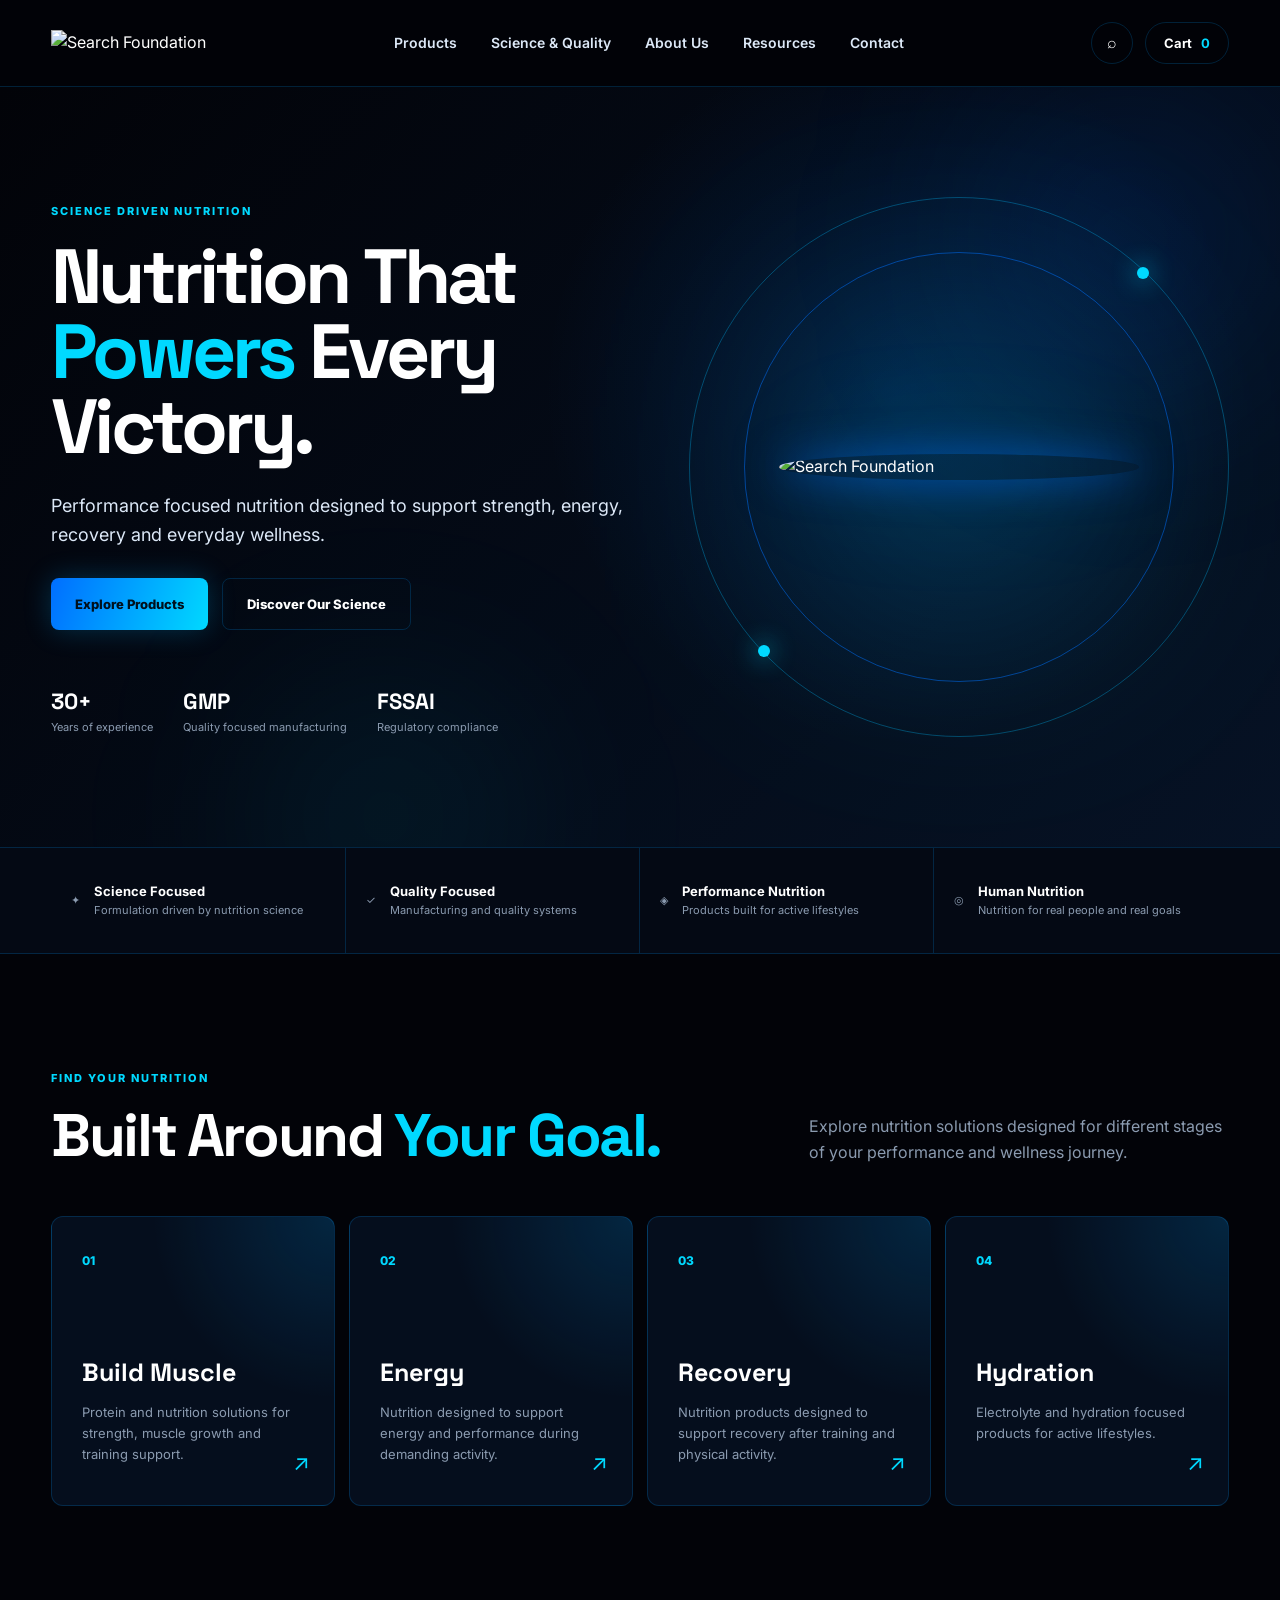
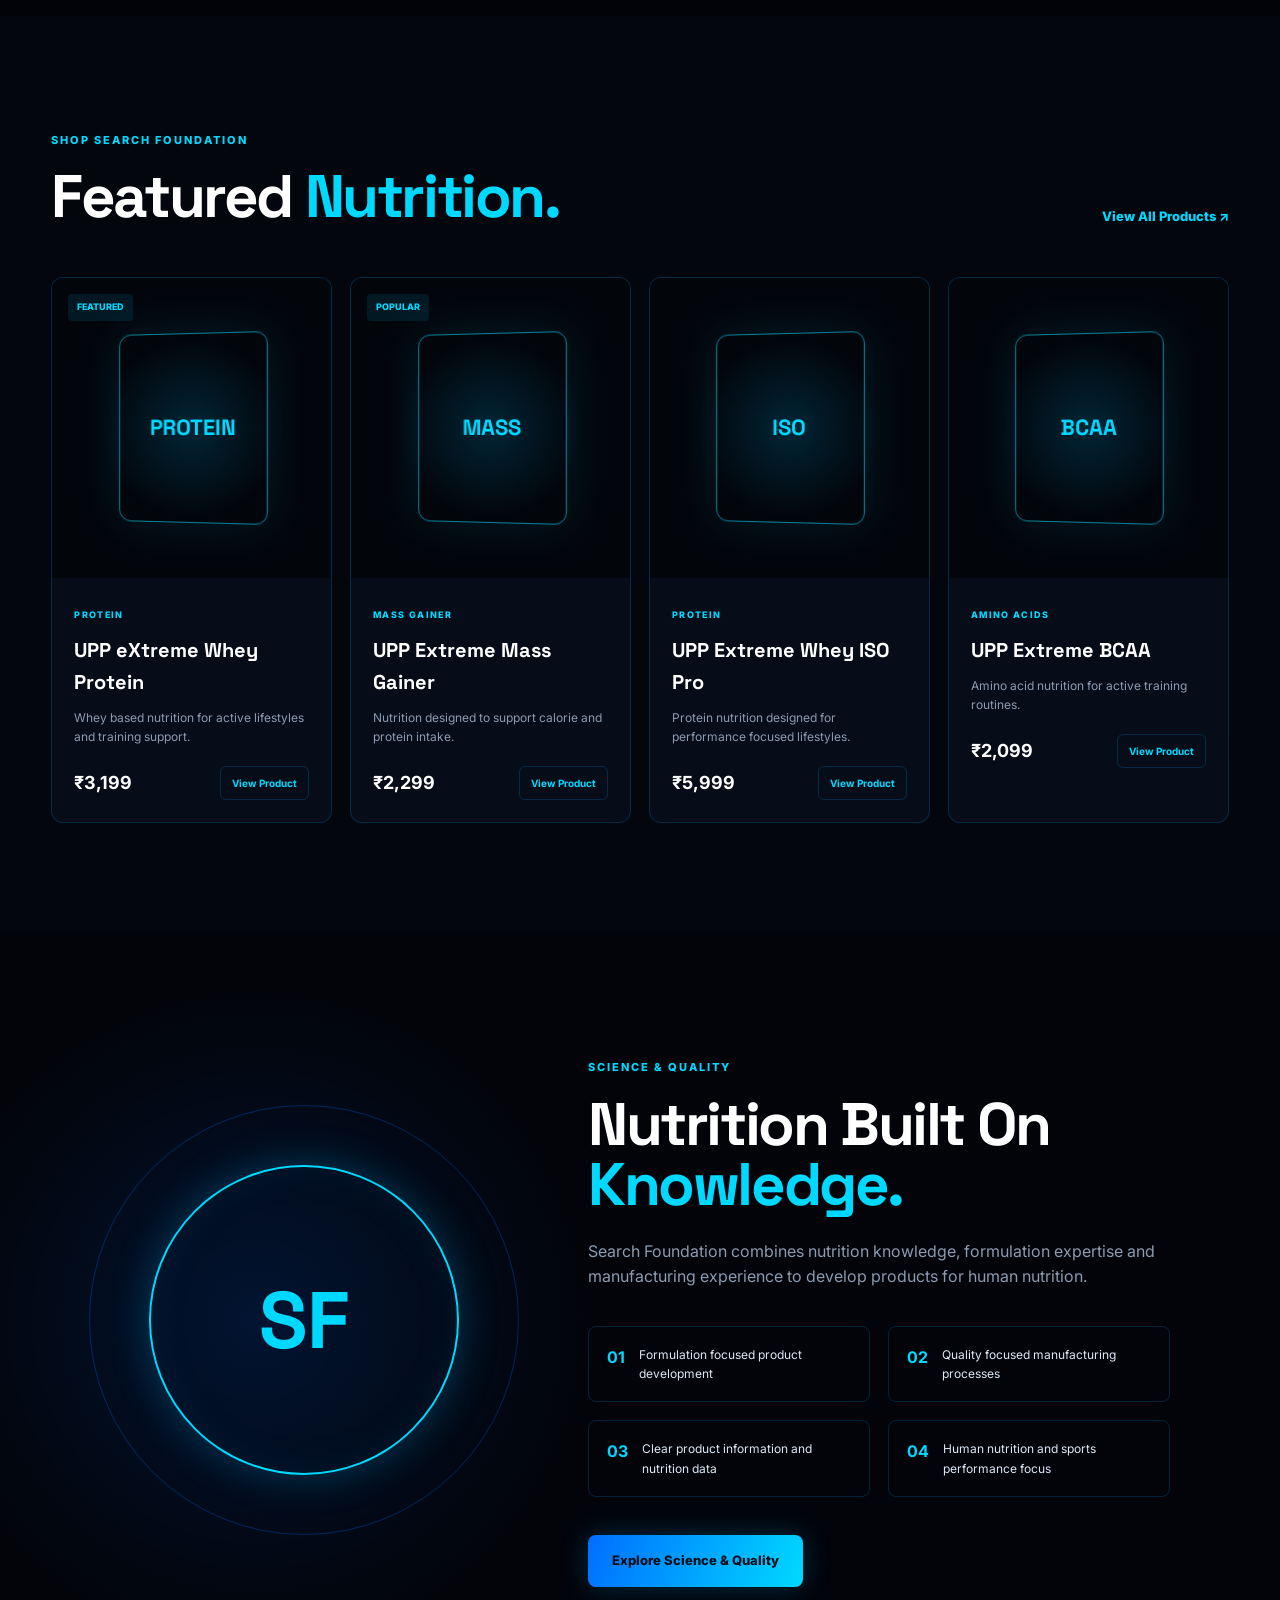
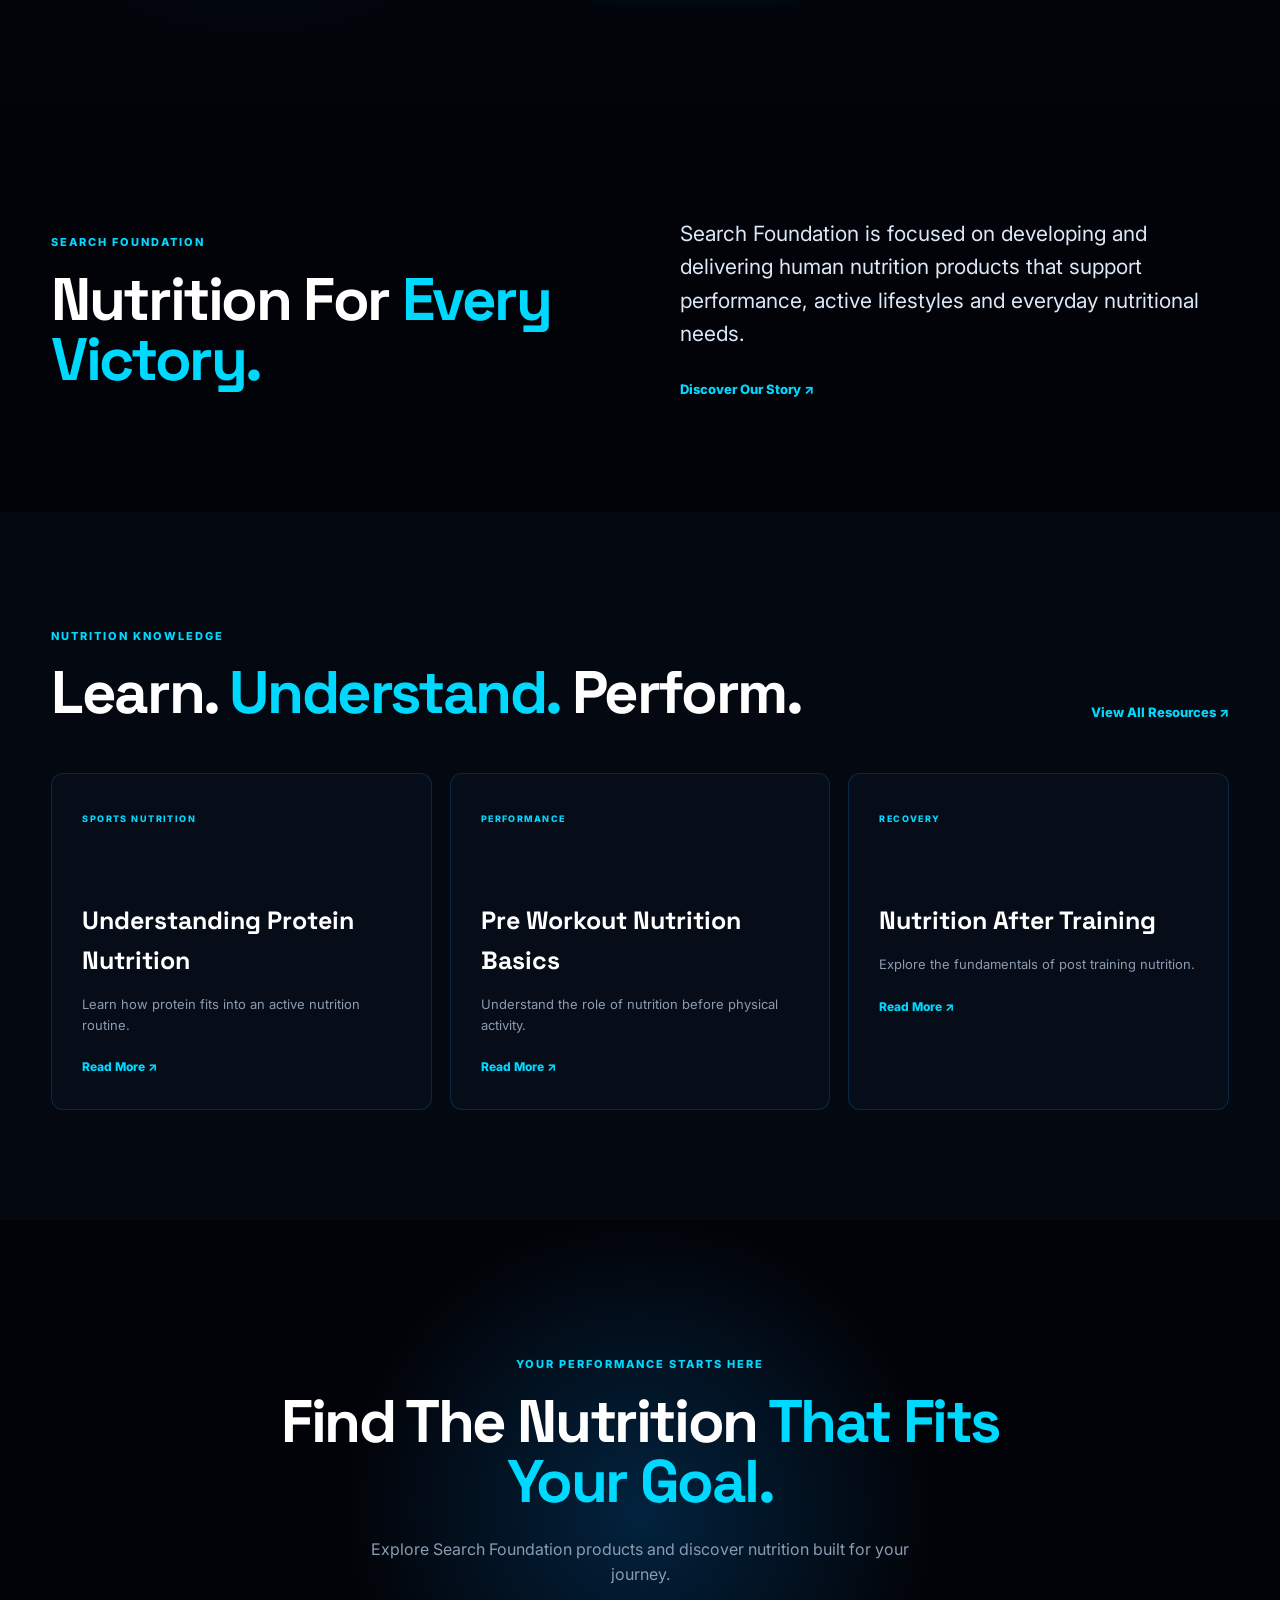
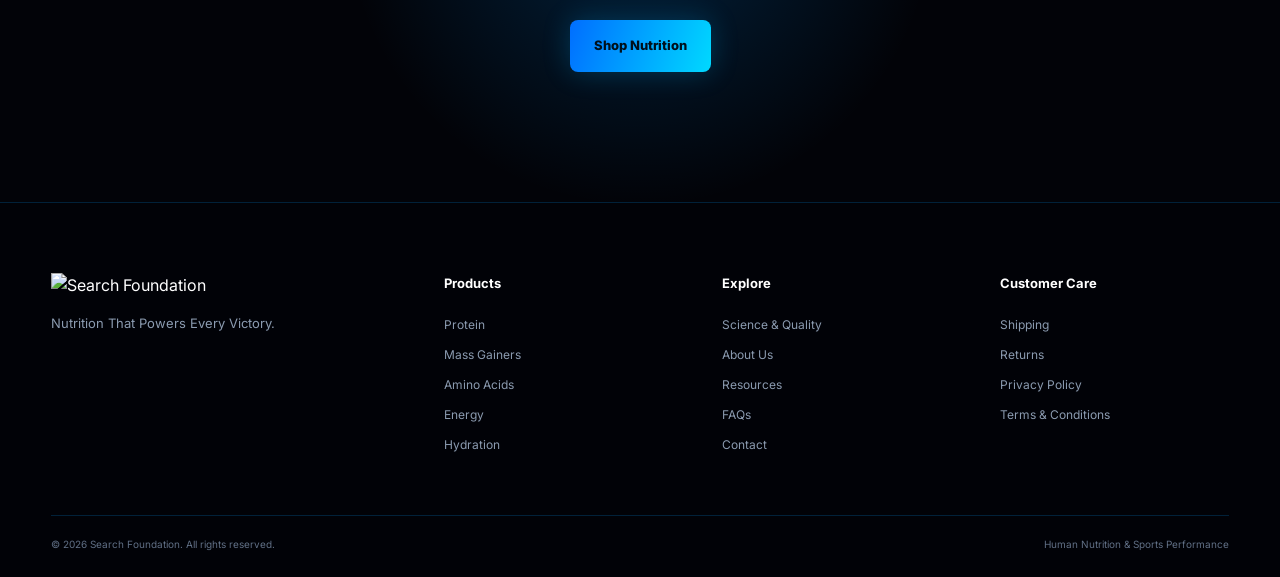
==== index.html @ 33b6c734 "first stage" ====
<!DOCTYPE html>
<html lang="en">
<head>
    <meta charset="UTF-8">

    <meta
        name="viewport"
        content="width=device-width, initial-scale=1.0"
    >

    <meta
        name="description"
        content="Search Foundation develops sports nutrition and human nutrition products designed to support performance, recovery, energy and everyday wellness."
    >

    <title>
        Search Foundation | Nutrition That Powers Every Victory
    </title>

    <link rel="preconnect" href="https://fonts.googleapis.com">

    <link
        href="https://fonts.googleapis.com/css2?family=Inter:wght@400;500;600;700;800&family=Space+Grotesk:wght@500;600;700&display=swap"
        rel="stylesheet"
    >

    <link
        rel="stylesheet"
        href="styles.css"
    >
</head>

<body>

    <!-- Header -->

    <header class="siteHeader">

        <div class="headerContainer">

            <a
                href="#"
                class="brand"
                aria-label="Search Foundation home"
            >
                <img
                    src="assets/logo.jpg"
                    alt="Search Foundation"
                    class="brandLogo"
                >
            </a>

            <nav class="desktopNav">

                <a href="#products">Products</a>

                <a href="#science">Science & Quality</a>

                <a href="#about">About Us</a>

                <a href="#resources">Resources</a>

                <a href="#contact">Contact</a>

            </nav>

            <div class="headerActions">

                <button
                    class="iconButton"
                    aria-label="Search"
                    id="searchButton"
                >
                    ⌕
                </button>

                <a
                    href="#products"
                    class="cartButton"
                >
                    Cart
                    <span class="cartCount">0</span>
                </a>

                <button
                    class="menuButton"
                    id="menuButton"
                    aria-label="Open menu"
                >
                    ☰
                </button>

            </div>

        </div>

        <!-- Mobile navigation -->

        <div
            class="mobileNav"
            id="mobileNav"
        >

            <a href="#products">Products</a>

            <a href="#science">Science & Quality</a>

            <a href="#about">About Us</a>

            <a href="#resources">Resources</a>

            <a href="#contact">Contact</a>

        </div>

    </header>


    <!-- Hero -->

    <main>

        <section class="heroSection">

            <div class="heroGlow heroGlowOne"></div>
            <div class="heroGlow heroGlowTwo"></div>

            <div class="heroContainer">

                <div class="heroContent">

                    <span class="eyebrow">
                        SCIENCE DRIVEN NUTRITION
                    </span>

                    <h1>
                        Nutrition That
                        <span>Powers</span>
                        Every Victory.
                    </h1>

                    <p class="heroText">
                        Performance focused nutrition designed to support
                        strength, energy, recovery and everyday wellness.
                    </p>

                    <div class="heroActions">

                        <a
                            href="#products"
                            class="primaryButton"
                        >
                            Explore Products
                        </a>

                        <a
                            href="#science"
                            class="secondaryButton"
                        >
                            Discover Our Science
                        </a>

                    </div>

                    <div class="heroTrust">

                        <div>
                            <strong>30+</strong>
                            <span>Years of experience</span>
                        </div>

                        <div>
                            <strong>GMP</strong>
                            <span>Quality focused manufacturing</span>
                        </div>

                        <div>
                            <strong>FSSAI</strong>
                            <span>Regulatory compliance</span>
                        </div>

                    </div>

                </div>


                <div class="heroVisual">

                    <div class="heroRing heroRingOuter"></div>

                    <div class="heroRing heroRingMiddle"></div>

                    <div class="heroProductGlow"></div>

                    <img
                        src="assets/logo.jpg"
                        alt="Search Foundation"
                        class="heroLogo"
                    >

                    <div class="heroOrbit orbitOne"></div>
                    <div class="heroOrbit orbitTwo"></div>

                </div>

            </div>

        </section>


        <!-- Trust strip -->

        <section class="trustSection">

            <div class="trustContainer">

                <div class="trustItem">
                    <span class="trustIcon">✦</span>
                    <div>
                        <strong>Science Focused</strong>
                        <span>Formulation driven by nutrition science</span>
                    </div>
                </div>

                <div class="trustItem">
                    <span class="trustIcon">✓</span>
                    <div>
                        <strong>Quality Focused</strong>
                        <span>Manufacturing and quality systems</span>
                    </div>
                </div>

                <div class="trustItem">
                    <span class="trustIcon">◈</span>
                    <div>
                        <strong>Performance Nutrition</strong>
                        <span>Products built for active lifestyles</span>
                    </div>
                </div>

                <div class="trustItem">
                    <span class="trustIcon">◎</span>
                    <div>
                        <strong>Human Nutrition</strong>
                        <span>Nutrition for real people and real goals</span>
                    </div>
                </div>

            </div>

        </section>


        <!-- Categories -->

        <section
            class="section"
            id="products"
        >

            <div class="sectionContainer">

                <div class="sectionHeading">

                    <div>

                        <span class="eyebrow">
                            FIND YOUR NUTRITION
                        </span>

                        <h2>
                            Built Around
                            <span>Your Goal.</span>
                        </h2>

                    </div>

                    <p>
                        Explore nutrition solutions designed for different
                        stages of your performance and wellness journey.
                    </p>

                </div>


                <div class="goalGrid">

                    <a
                        href="#"
                        class="goalCard"
                    >
                        <span class="goalNumber">01</span>

                        <h3>
                            Build Muscle
                        </h3>

                        <p>
                            Protein and nutrition solutions for strength,
                            muscle growth and training support.
                        </p>

                        <span class="cardArrow">↗</span>
                    </a>


                    <a
                        href="#"
                        class="goalCard"
                    >
                        <span class="goalNumber">02</span>

                        <h3>
                            Energy
                        </h3>

                        <p>
                            Nutrition designed to support energy and
                            performance during demanding activity.
                        </p>

                        <span class="cardArrow">↗</span>
                    </a>


                    <a
                        href="#"
                        class="goalCard"
                    >
                        <span class="goalNumber">03</span>

                        <h3>
                            Recovery
                        </h3>

                        <p>
                            Nutrition products designed to support recovery
                            after training and physical activity.
                        </p>

                        <span class="cardArrow">↗</span>
                    </a>


                    <a
                        href="#"
                        class="goalCard"
                    >
                        <span class="goalNumber">04</span>

                        <h3>
                            Hydration
                        </h3>

                        <p>
                            Electrolyte and hydration focused products for
                            active lifestyles.
                        </p>

                        <span class="cardArrow">↗</span>
                    </a>

                </div>

            </div>

        </section>


        <!-- Products -->

        <section class="productSection">

            <div class="sectionContainer">

                <div class="sectionHeading">

                    <div>

                        <span class="eyebrow">
                            SHOP SEARCH FOUNDATION
                        </span>

                        <h2>
                            Featured
                            <span>Nutrition.</span>
                        </h2>

                    </div>

                    <a
                        href="#"
                        class="textButton"
                    >
                        View All Products ↗
                    </a>

                </div>


                <div class="productGrid">

                    <article class="productCard">

                        <div class="productImage">

                            <span class="productBadge">
                                FEATURED
                            </span>

                            <div class="productPlaceholder">
                                PROTEIN
                            </div>

                        </div>

                        <div class="productInfo">

                            <span class="productCategory">
                                PROTEIN
                            </span>

                            <h3>
                                UPP eXtreme Whey Protein
                            </h3>

                            <p>
                                Whey based nutrition for active lifestyles
                                and training support.
                            </p>

                            <div class="productBottom">

                                <strong>
                                    ₹3,199
                                </strong>

                                <button
                                    class="smallButton"
                                >
                                    View Product
                                </button>

                            </div>

                        </div>

                    </article>


                    <article class="productCard">

                        <div class="productImage">

                            <span class="productBadge">
                                POPULAR
                            </span>

                            <div class="productPlaceholder">
                                MASS
                            </div>

                        </div>

                        <div class="productInfo">

                            <span class="productCategory">
                                MASS GAINER
                            </span>

                            <h3>
                                UPP Extreme Mass Gainer
                            </h3>

                            <p>
                                Nutrition designed to support calorie and
                                protein intake.
                            </p>

                            <div class="productBottom">

                                <strong>
                                    ₹2,299
                                </strong>

                                <button
                                    class="smallButton"
                                >
                                    View Product
                                </button>

                            </div>

                        </div>

                    </article>


                    <article class="productCard">

                        <div class="productImage">

                            <div class="productPlaceholder">
                                ISO
                            </div>

                        </div>

                        <div class="productInfo">

                            <span class="productCategory">
                                PROTEIN
                            </span>

                            <h3>
                                UPP Extreme Whey ISO Pro
                            </h3>

                            <p>
                                Protein nutrition designed for performance
                                focused lifestyles.
                            </p>

                            <div class="productBottom">

                                <strong>
                                    ₹5,999
                                </strong>

                                <button
                                    class="smallButton"
                                >
                                    View Product
                                </button>

                            </div>

                        </div>

                    </article>


                    <article class="productCard">

                        <div class="productImage">

                            <div class="productPlaceholder">
                                BCAA
                            </div>

                        </div>

                        <div class="productInfo">

                            <span class="productCategory">
                                AMINO ACIDS
                            </span>

                            <h3>
                                UPP Extreme BCAA
                            </h3>

                            <p>
                                Amino acid nutrition for active training
                                routines.
                            </p>

                            <div class="productBottom">

                                <strong>
                                    ₹2,099
                                </strong>

                                <button
                                    class="smallButton"
                                >
                                    View Product
                                </button>

                            </div>

                        </div>

                    </article>

                </div>

            </div>

        </section>


        <!-- Science -->

        <section
            class="scienceSection"
            id="science"
        >

            <div class="scienceGrid">

                <div class="scienceVisual">

                    <div class="scienceCircle">

                        <span>
                            SF
                        </span>

                    </div>

                    <div class="scienceLine"></div>

                </div>


                <div class="scienceContent">

                    <span class="eyebrow">
                        SCIENCE & QUALITY
                    </span>

                    <h2>
                        Nutrition Built On
                        <span>Knowledge.</span>
                    </h2>

                    <p>
                        Search Foundation combines nutrition knowledge,
                        formulation expertise and manufacturing experience
                        to develop products for human nutrition.
                    </p>

                    <div class="sciencePoints">

                        <div>
                            <strong>01</strong>
                            <span>
                                Formulation focused product development
                            </span>
                        </div>

                        <div>
                            <strong>02</strong>
                            <span>
                                Quality focused manufacturing processes
                            </span>
                        </div>

                        <div>
                            <strong>03</strong>
                            <span>
                                Clear product information and nutrition data
                            </span>
                        </div>

                        <div>
                            <strong>04</strong>
                            <span>
                                Human nutrition and sports performance focus
                            </span>
                        </div>

                    </div>

                    <a
                        href="#"
                        class="primaryButton"
                    >
                        Explore Science & Quality
                    </a>

                </div>

            </div>

        </section>


        <!-- About -->

        <section
            class="section"
            id="about"
        >

            <div class="aboutGrid">

                <div>

                    <span class="eyebrow">
                        SEARCH FOUNDATION
                    </span>

                    <h2>
                        Nutrition For
                        <span>Every Victory.</span>
                    </h2>

                </div>

                <div>

                    <p class="largeText">
                        Search Foundation is focused on developing and
                        delivering human nutrition products that support
                        performance, active lifestyles and everyday
                        nutritional needs.
                    </p>

                    <a
                        href="#"
                        class="textButton"
                    >
                        Discover Our Story ↗
                    </a>

                </div>

            </div>

        </section>


        <!-- Resources -->

        <section
            class="resourceSection"
            id="resources"
        >

            <div class="sectionContainer">

                <div class="sectionHeading">

                    <div>

                        <span class="eyebrow">
                            NUTRITION KNOWLEDGE
                        </span>

                        <h2>
                            Learn.
                            <span>Understand.</span>
                            Perform.
                        </h2>

                    </div>

                    <a
                        href="#"
                        class="textButton"
                    >
                        View All Resources ↗
                    </a>

                </div>


                <div class="resourceGrid">

                    <article class="resourceCard">

                        <span>
                            SPORTS NUTRITION
                        </span>

                        <h3>
                            Understanding Protein Nutrition
                        </h3>

                        <p>
                            Learn how protein fits into an active nutrition
                            routine.
                        </p>

                        <a href="#">
                            Read More ↗
                        </a>

                    </article>


                    <article class="resourceCard">

                        <span>
                            PERFORMANCE
                        </span>

                        <h3>
                            Pre Workout Nutrition Basics
                        </h3>

                        <p>
                            Understand the role of nutrition before physical
                            activity.
                        </p>

                        <a href="#">
                            Read More ↗
                        </a>

                    </article>


                    <article class="resourceCard">

                        <span>
                            RECOVERY
                        </span>

                        <h3>
                            Nutrition After Training
                        </h3>

                        <p>
                            Explore the fundamentals of post training
                            nutrition.
                        </p>

                        <a href="#">
                            Read More ↗
                        </a>

                    </article>

                </div>

            </div>

        </section>


        <!-- CTA -->

        <section class="ctaSection">

            <div class="ctaGlow"></div>

            <div class="ctaContent">

                <span class="eyebrow">
                    YOUR PERFORMANCE STARTS HERE
                </span>

                <h2>
                    Find The Nutrition
                    <span>That Fits Your Goal.</span>
                </h2>

                <p>
                    Explore Search Foundation products and discover
                    nutrition built for your journey.
                </p>

                <a
                    href="#products"
                    class="primaryButton"
                >
                    Shop Nutrition
                </a>

            </div>

        </section>

    </main>


    <!-- Footer -->

    <footer
        class="siteFooter"
        id="contact"
    >

        <div class="footerContainer">

            <div class="footerBrand">

                <img
                    src="assets/logo.jpg"
                    alt="Search Foundation"
                >

                <p>
                    Nutrition That Powers Every Victory.
                </p>

            </div>


            <div class="footerColumn">

                <h4>
                    Products
                </h4>

                <a href="#">Protein</a>
                <a href="#">Mass Gainers</a>
                <a href="#">Amino Acids</a>
                <a href="#">Energy</a>
                <a href="#">Hydration</a>

            </div>


            <div class="footerColumn">

                <h4>
                    Explore
                </h4>

                <a href="#science">Science & Quality</a>
                <a href="#about">About Us</a>
                <a href="#resources">Resources</a>
                <a href="#">FAQs</a>
                <a href="#">Contact</a>

            </div>


            <div class="footerColumn">

                <h4>
                    Customer Care
                </h4>

                <a href="#">Shipping</a>
                <a href="#">Returns</a>
                <a href="#">Privacy Policy</a>
                <a href="#">Terms & Conditions</a>

            </div>

        </div>


        <div class="footerBottom">

            <span>
                © 2026 Search Foundation. All rights reserved.
            </span>

            <span>
                Human Nutrition & Sports Performance
            </span>

        </div>

    </footer>


    <script src="script.js"></script>

</body>
</html>
---- styles.css ----
:root {
    --black: #020308;
    --deepBlack: #05070d;
    --navy: #071426;
    --blue: #006eff;
    --electricBlue: #008cff;
    --cyan: #00d9ff;
    --lightCyan: #7df4ff;
    --white: #ffffff;
    --softWhite: #dce8f7;
    --muted: #8b9bb0;
    --border: rgba(0, 154, 255, 0.2);
    --card: rgba(7, 20, 38, 0.72);

    --maxWidth: 1240px;
}


* {
    margin: 0;
    padding: 0;
    box-sizing: border-box;
}


html {
    scroll-behavior: smooth;
}


body {
    font-family: "Inter", sans-serif;
    background: var(--black);
    color: var(--white);
    line-height: 1.6;
    overflow-x: hidden;
}


a {
    color: inherit;
    text-decoration: none;
}


button {
    font: inherit;
}


.siteHeader {
    position: sticky;
    top: 0;
    z-index: 1000;
    background: rgba(2, 3, 8, 0.86);
    backdrop-filter: blur(18px);
    border-bottom: 1px solid var(--border);
}


.headerContainer {
    width: min(92%, var(--maxWidth));
    height: 86px;
    margin: auto;
    display: flex;
    align-items: center;
    justify-content: space-between;
}


.brandLogo {
    width: 68px;
    height: 68px;
    object-fit: contain;
}


.desktopNav {
    display: flex;
    align-items: center;
    gap: 34px;
}


.desktopNav a {
    color: var(--softWhite);
    font-size: 14px;
    font-weight: 600;
    transition: 0.25s ease;
}


.desktopNav a:hover {
    color: var(--cyan);
}


.headerActions {
    display: flex;
    align-items: center;
    gap: 12px;
}


.iconButton,
.menuButton {
    width: 42px;
    height: 42px;
    border: 1px solid var(--border);
    border-radius: 50%;
    background: transparent;
    color: var(--white);
    cursor: pointer;
}


.cartButton {
    border: 1px solid var(--border);
    padding: 10px 18px;
    border-radius: 30px;
    font-size: 13px;
    font-weight: 700;
}


.cartCount {
    margin-left: 6px;
    color: var(--cyan);
}


.menuButton {
    display: none;
}


.mobileNav {
    display: none;
}


.heroSection {
    min-height: 760px;
    position: relative;
    overflow: hidden;
    background:
        radial-gradient(circle at 70% 40%, rgba(0, 109, 255, 0.16), transparent 35%),
        linear-gradient(135deg, #020308, #061225);
}


.heroContainer {
    width: min(92%, var(--maxWidth));
    min-height: 760px;
    margin: auto;
    display: grid;
    grid-template-columns: 1.05fr 0.95fr;
    align-items: center;
    gap: 40px;
}


.heroContent {
    position: relative;
    z-index: 2;
}


.eyebrow {
    display: inline-block;
    margin-bottom: 18px;
    color: var(--cyan);
    font-size: 11px;
    font-weight: 800;
    letter-spacing: 0.18em;
}


.heroContent h1 {
    max-width: 720px;
    font-family: "Space Grotesk", sans-serif;
    font-size: clamp(48px, 6vw, 82px);
    line-height: 0.98;
    letter-spacing: -0.05em;
}


.heroContent h1 span,
.sectionHeading h2 span,
.scienceContent h2 span,
.aboutGrid h2 span,
.ctaContent h2 span {
    color: var(--cyan);
}


.heroText {
    max-width: 590px;
    margin: 28px 0;
    color: var(--softWhite);
    font-size: 18px;
}


.heroActions {
    display: flex;
    flex-wrap: wrap;
    gap: 14px;
}


.primaryButton,
.secondaryButton {
    display: inline-flex;
    align-items: center;
    justify-content: center;
    min-height: 52px;
    padding: 0 24px;
    border-radius: 8px;
    font-size: 13px;
    font-weight: 800;
    transition: 0.25s ease;
}


.primaryButton {
    background: linear-gradient(110deg, var(--blue), var(--cyan));
    color: #00101c;
    box-shadow: 0 0 28px rgba(0, 174, 255, 0.24);
}


.primaryButton:hover {
    transform: translateY(-2px);
    box-shadow: 0 0 40px rgba(0, 174, 255, 0.4);
}


.secondaryButton {
    border: 1px solid var(--border);
    color: var(--white);
}


.secondaryButton:hover {
    border-color: var(--cyan);
    color: var(--cyan);
}


.heroTrust {
    display: flex;
    gap: 30px;
    margin-top: 54px;
}


.heroTrust div {
    display: flex;
    flex-direction: column;
}


.heroTrust strong {
    font-family: "Space Grotesk", sans-serif;
    font-size: 22px;
}


.heroTrust span {
    color: var(--muted);
    font-size: 11px;
}


.heroVisual {
    position: relative;
    height: 560px;
    display: grid;
    place-items: center;
}


.heroLogo {
    position: relative;
    z-index: 3;
    width: min(360px, 70%);
    border-radius: 50%;
    box-shadow:
        0 0 40px rgba(0, 113, 255, 0.6),
        0 0 120px rgba(0, 207, 255, 0.18);
}


.heroRing {
    position: absolute;
    border: 1px solid rgba(0, 190, 255, 0.32);
    border-radius: 50%;
}


.heroRingOuter {
    width: 540px;
    height: 540px;
}


.heroRingMiddle {
    width: 430px;
    height: 430px;
    border-color: rgba(0, 110, 255, 0.5);
}


.heroProductGlow {
    position: absolute;
    width: 260px;
    height: 260px;
    background: var(--cyan);
    filter: blur(130px);
    opacity: 0.22;
}


.heroOrbit {
    position: absolute;
    width: 12px;
    height: 12px;
    border-radius: 50%;
    background: var(--cyan);
    box-shadow: 0 0 24px var(--cyan);
}


.orbitOne {
    top: 80px;
    right: 80px;
}


.orbitTwo {
    bottom: 90px;
    left: 70px;
}


.heroGlow {
    position: absolute;
    border-radius: 50%;
    filter: blur(100px);
}


.heroGlowOne {
    width: 300px;
    height: 300px;
    right: 0;
    top: 0;
    background: rgba(0, 100, 255, 0.14);
}


.heroGlowTwo {
    width: 260px;
    height: 260px;
    left: 20%;
    bottom: -100px;
    background: rgba(0, 220, 255, 0.08);
}


.trustSection {
    border-top: 1px solid var(--border);
    border-bottom: 1px solid var(--border);
    background: #040914;
}


.trustContainer {
    width: min(92%, var(--maxWidth));
    margin: auto;
    display: grid;
    grid-template-columns: repeat(4, 1fr);
}


.trustItem {
    min-height: 105px;
    padding: 20px;
    display: flex;
    align-items: center;
    gap: 14px;
    border-right: 1px solid var(--border);
}


.trustItem:last-child {
    border-right: 0;
}


.trustIcon {
    color: var(--cyan);
    font-size: 22px;
}


.trustItem div {
    display: flex;
    flex-direction: column;
}


.trustItem strong {
    font-size: 13px;
}


.trustItem span {
    color: var(--muted);
    font-size: 11px;
}


.section {
    padding: 110px 0;
}


.sectionContainer {
    width: min(92%, var(--maxWidth));
    margin: auto;
}


.sectionHeading {
    display: flex;
    justify-content: space-between;
    align-items: end;
    gap: 40px;
    margin-bottom: 50px;
}


.sectionHeading h2,
.scienceContent h2,
.aboutGrid h2,
.ctaContent h2 {
    font-family: "Space Grotesk", sans-serif;
    font-size: clamp(38px, 5vw, 60px);
    line-height: 1;
    letter-spacing: -0.04em;
}


.sectionHeading p {
    max-width: 420px;
    color: var(--muted);
}


.goalGrid {
    display: grid;
    grid-template-columns: repeat(4, 1fr);
    gap: 14px;
}


.goalCard {
    position: relative;
    min-height: 290px;
    padding: 30px;
    overflow: hidden;
    background:
        radial-gradient(circle at 100% 0, rgba(0, 162, 255, 0.16), transparent 45%),
        var(--card);
    border: 1px solid var(--border);
    border-radius: 12px;
    transition: 0.3s ease;
}


.goalCard:hover {
    transform: translateY(-5px);
    border-color: rgba(0, 213, 255, 0.6);
}


.goalNumber {
    color: var(--cyan);
    font-size: 12px;
    font-weight: 800;
}


.goalCard h3 {
    margin-top: 80px;
    font-family: "Space Grotesk", sans-serif;
    font-size: 25px;
}


.goalCard p {
    margin-top: 10px;
    color: var(--muted);
    font-size: 13px;
}


.cardArrow {
    position: absolute;
    right: 24px;
    bottom: 24px;
    color: var(--cyan);
    font-size: 22px;
}


.productSection {
    padding: 110px 0;
    background: #03060d;
}


.textButton {
    color: var(--cyan);
    font-size: 13px;
    font-weight: 800;
}


.productGrid {
    display: grid;
    grid-template-columns: repeat(4, 1fr);
    gap: 18px;
}


.productCard {
    overflow: hidden;
    background: #070d18;
    border: 1px solid var(--border);
    border-radius: 12px;
}


.productImage {
    height: 300px;
    position: relative;
    display: grid;
    place-items: center;
    background:
        radial-gradient(circle, rgba(0, 182, 255, 0.18), transparent 45%),
        #02050a;
}


.productBadge {
    position: absolute;
    top: 16px;
    left: 16px;
    padding: 6px 9px;
    border-radius: 4px;
    background: rgba(0, 200, 255, 0.1);
    color: var(--cyan);
    font-size: 9px;
    font-weight: 800;
}


.productPlaceholder {
    width: 150px;
    height: 190px;
    display: grid;
    place-items: center;
    border: 1px solid rgba(0, 216, 255, 0.6);
    border-radius: 12px;
    color: var(--cyan);
    font-family: "Space Grotesk", sans-serif;
    font-size: 22px;
    font-weight: 700;
    transform: perspective(500px) rotateY(-8deg);
    box-shadow: 0 0 50px rgba(0, 190, 255, 0.12);
}


.productInfo {
    padding: 22px;
}


.productCategory {
    color: var(--cyan);
    font-size: 9px;
    font-weight: 800;
    letter-spacing: 0.15em;
}


.productInfo h3 {
    margin-top: 8px;
    font-family: "Space Grotesk", sans-serif;
    font-size: 20px;
}


.productInfo p {
    margin: 10px 0 20px;
    color: var(--muted);
    font-size: 12px;
}


.productBottom {
    display: flex;
    justify-content: space-between;
    align-items: center;
}


.productBottom strong {
    font-size: 18px;
}


.smallButton {
    border: 1px solid var(--border);
    border-radius: 6px;
    padding: 8px 11px;
    background: transparent;
    color: var(--cyan);
    font-size: 10px;
    font-weight: 700;
    cursor: pointer;
}


.scienceSection {
    padding: 120px 5%;
    background:
        radial-gradient(circle at 20% 50%, rgba(0, 104, 255, 0.16), transparent 30%),
        #02040a;
}


.scienceGrid {
    width: min(92%, 1240px);
    margin: auto;
    display: grid;
    grid-template-columns: 0.8fr 1.2fr;
    align-items: center;
    gap: 90px;
}


.scienceVisual {
    position: relative;
    height: 500px;
    display: grid;
    place-items: center;
}


.scienceCircle {
    width: 310px;
    height: 310px;
    border: 2px solid var(--cyan);
    border-radius: 50%;
    display: grid;
    place-items: center;
    box-shadow:
        0 0 40px rgba(0, 193, 255, 0.25),
        inset 0 0 40px rgba(0, 193, 255, 0.08);
}


.scienceCircle span {
    font-family: "Space Grotesk", sans-serif;
    font-size: 80px;
    font-weight: 700;
    color: var(--cyan);
}


.scienceLine {
    position: absolute;
    width: 430px;
    height: 430px;
    border: 1px solid rgba(0, 100, 255, 0.3);
    border-radius: 50%;
}


.scienceContent > p {
    max-width: 650px;
    margin: 24px 0 36px;
    color: var(--muted);
}


.sciencePoints {
    display: grid;
    grid-template-columns: 1fr 1fr;
    gap: 18px;
    margin-bottom: 38px;
}


.sciencePoints div {
    display: flex;
    gap: 14px;
    padding: 18px;
    border: 1px solid var(--border);
    border-radius: 8px;
}


.sciencePoints strong {
    color: var(--cyan);
}


.sciencePoints span {
    color: var(--softWhite);
    font-size: 12px;
}


.aboutGrid {
    width: min(92%, var(--maxWidth));
    margin: auto;
    display: grid;
    grid-template-columns: 1fr 1fr;
    gap: 80px;
    align-items: center;
}


.largeText {
    color: var(--softWhite);
    font-size: 21px;
    line-height: 1.6;
    margin-bottom: 25px;
}


.resourceSection {
    padding: 110px 0;
    background: #040810;
}


.resourceGrid {
    display: grid;
    grid-template-columns: repeat(3, 1fr);
    gap: 18px;
}


.resourceCard {
    min-height: 290px;
    padding: 30px;
    border: 1px solid var(--border);
    border-radius: 12px;
    background: #070d18;
}


.resourceCard > span {
    color: var(--cyan);
    font-size: 9px;
    font-weight: 800;
    letter-spacing: 0.16em;
}


.resourceCard h3 {
    margin: 70px 0 14px;
    font-family: "Space Grotesk", sans-serif;
    font-size: 25px;
}


.resourceCard p {
    color: var(--muted);
    font-size: 13px;
}


.resourceCard a {
    display: inline-block;
    margin-top: 22px;
    color: var(--cyan);
    font-size: 12px;
    font-weight: 800;
}


.ctaSection {
    position: relative;
    padding: 130px 20px;
    text-align: center;
    overflow: hidden;
    background:
        radial-gradient(circle at center, rgba(0, 147, 255, 0.22), transparent 42%),
        #020308;
}


.ctaContent {
    position: relative;
    z-index: 2;
    max-width: 800px;
    margin: auto;
}


.ctaContent p {
    max-width: 580px;
    margin: 25px auto 32px;
    color: var(--muted);
}


.siteFooter {
    background: #010207;
    border-top: 1px solid var(--border);
    padding: 70px 0 25px;
}


.footerContainer {
    width: min(92%, var(--maxWidth));
    margin: auto;
    display: grid;
    grid-template-columns: 1.5fr repeat(3, 1fr);
    gap: 50px;
}


.footerBrand img {
    width: 100px;
}


.footerBrand p {
    max-width: 250px;
    margin-top: 15px;
    color: var(--muted);
    font-size: 13px;
}


.footerColumn {
    display: flex;
    flex-direction: column;
    gap: 11px;
}


.footerColumn h4 {
    margin-bottom: 10px;
    color: var(--white);
    font-size: 13px;
}


.footerColumn a {
    color: var(--muted);
    font-size: 12px;
}


.footerColumn a:hover {
    color: var(--cyan);
}


.footerBottom {
    width: min(92%, var(--maxWidth));
    margin: 60px auto 0;
    padding-top: 20px;
    border-top: 1px solid var(--border);
    display: flex;
    justify-content: space-between;
    gap: 20px;
    color: #617086;
    font-size: 10px;
}


@media (max-width: 1000px) {

    .desktopNav {
        display: none;
    }

    .menuButton {
        display: block;
    }

    .mobileNav {
        padding: 20px 5%;
        border-top: 1px solid var(--border);
        background: var(--deepBlack);
    }

    .mobileNav.active {
        display: flex;
        flex-direction: column;
        gap: 18px;
    }

    .mobileNav a {
        color: var(--softWhite);
        font-size: 14px;
        font-weight: 600;
    }

    .heroContainer {
        grid-template-columns: 1fr;
        padding: 80px 0;
    }

    .heroVisual {
        height: 430px;
    }

    .heroRingOuter {
        width: 400px;
        height: 400px;
    }

    .heroRingMiddle {
        width: 320px;
        height: 320px;
    }

    .goalGrid,
    .productGrid {
        grid-template-columns: repeat(2, 1fr);
    }

    .trustContainer {
        grid-template-columns: repeat(2, 1fr);
    }

    .scienceGrid,
    .aboutGrid {
        grid-template-columns: 1fr;
        gap: 50px;
    }

    .footerContainer {
        grid-template-columns: 1fr 1fr;
    }
}


@media (max-width: 600px) {

    .headerContainer {
        height: 72px;
    }

    .brandLogo {
        width: 55px;
        height: 55px;
    }

    .cartButton {
        display: none;
    }

    .heroSection,
    .heroContainer {
        min-height: auto;
    }

    .heroContainer {
        padding: 80px 0 50px;
    }

    .heroContent h1 {
        font-size: 48px;
    }

    .heroText {
        font-size: 15px;
    }

    .heroTrust {
        display: grid;
        grid-template-columns: 1fr 1fr;
        gap: 18px;
    }

    .heroVisual {
        height: 350px;
    }

    .heroLogo {
        width: 230px;
    }

    .heroRingOuter {
        width: 330px;
        height: 330px;
    }

    .heroRingMiddle {
        width: 270px;
        height: 270px;
    }

    .trustContainer {
        grid-template-columns: 1fr;
    }

    .trustItem {
        border-right: 0;
        border-bottom: 1px solid var(--border);
    }

    .section,
    .productSection,
    .scienceSection,
    .resourceSection {
        padding: 75px 0;
    }

    .sectionHeading {
        display: block;
    }

    .sectionHeading p {
        margin-top: 20px;
    }

    .goalGrid,
    .productGrid,
    .resourceGrid,
    .sciencePoints {
        grid-template-columns: 1fr;
    }

    .scienceVisual {
        height: 350px;
    }

    .scienceCircle {
        width: 230px;
        height: 230px;
    }

    .scienceCircle span {
        font-size: 60px;
    }

    .scienceLine {
        width: 300px;
        height: 300px;
    }

    .footerContainer {
        grid-template-columns: 1fr 1fr;
        gap: 35px 20px;
    }

    .footerBrand {
        grid-column: 1 / -1;
    }

    .footerBottom {
        display: block;
    }

    .footerBottom span {
        display: block;
        margin-bottom: 8px;
    }
}
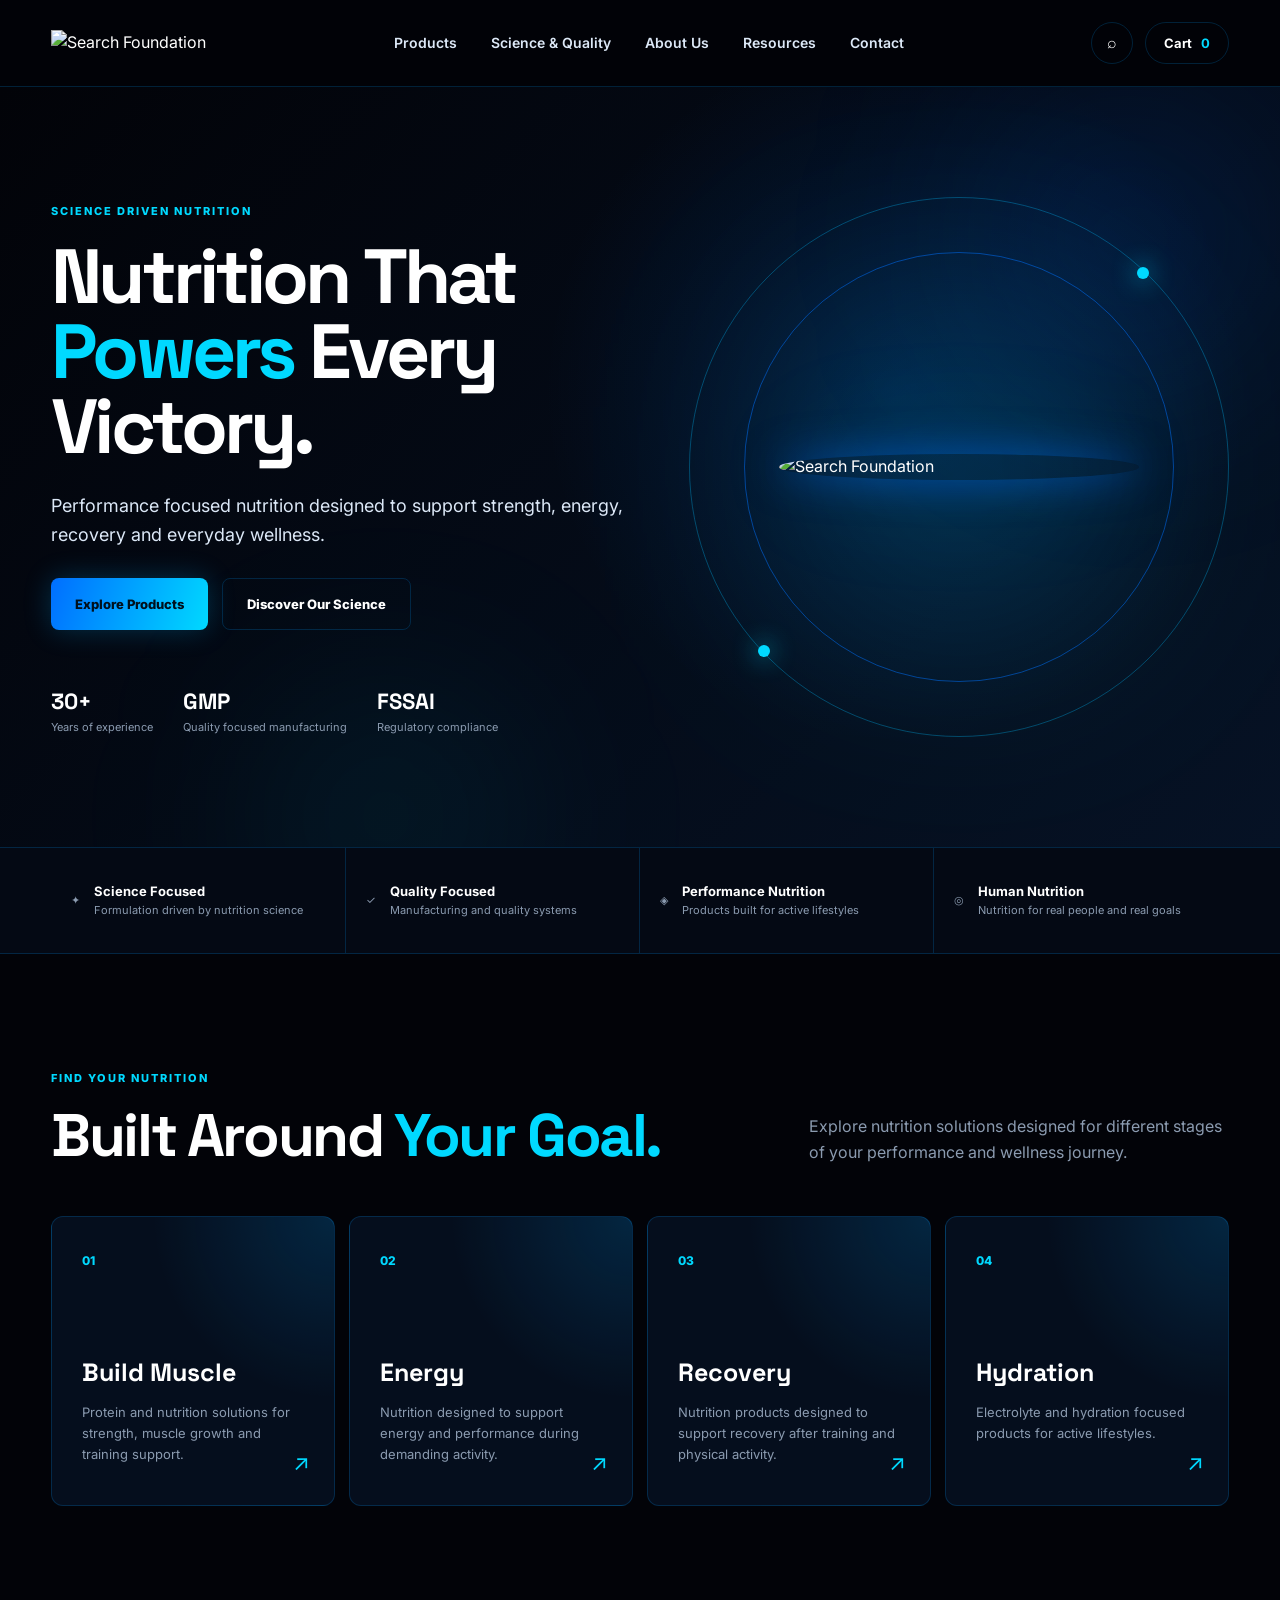
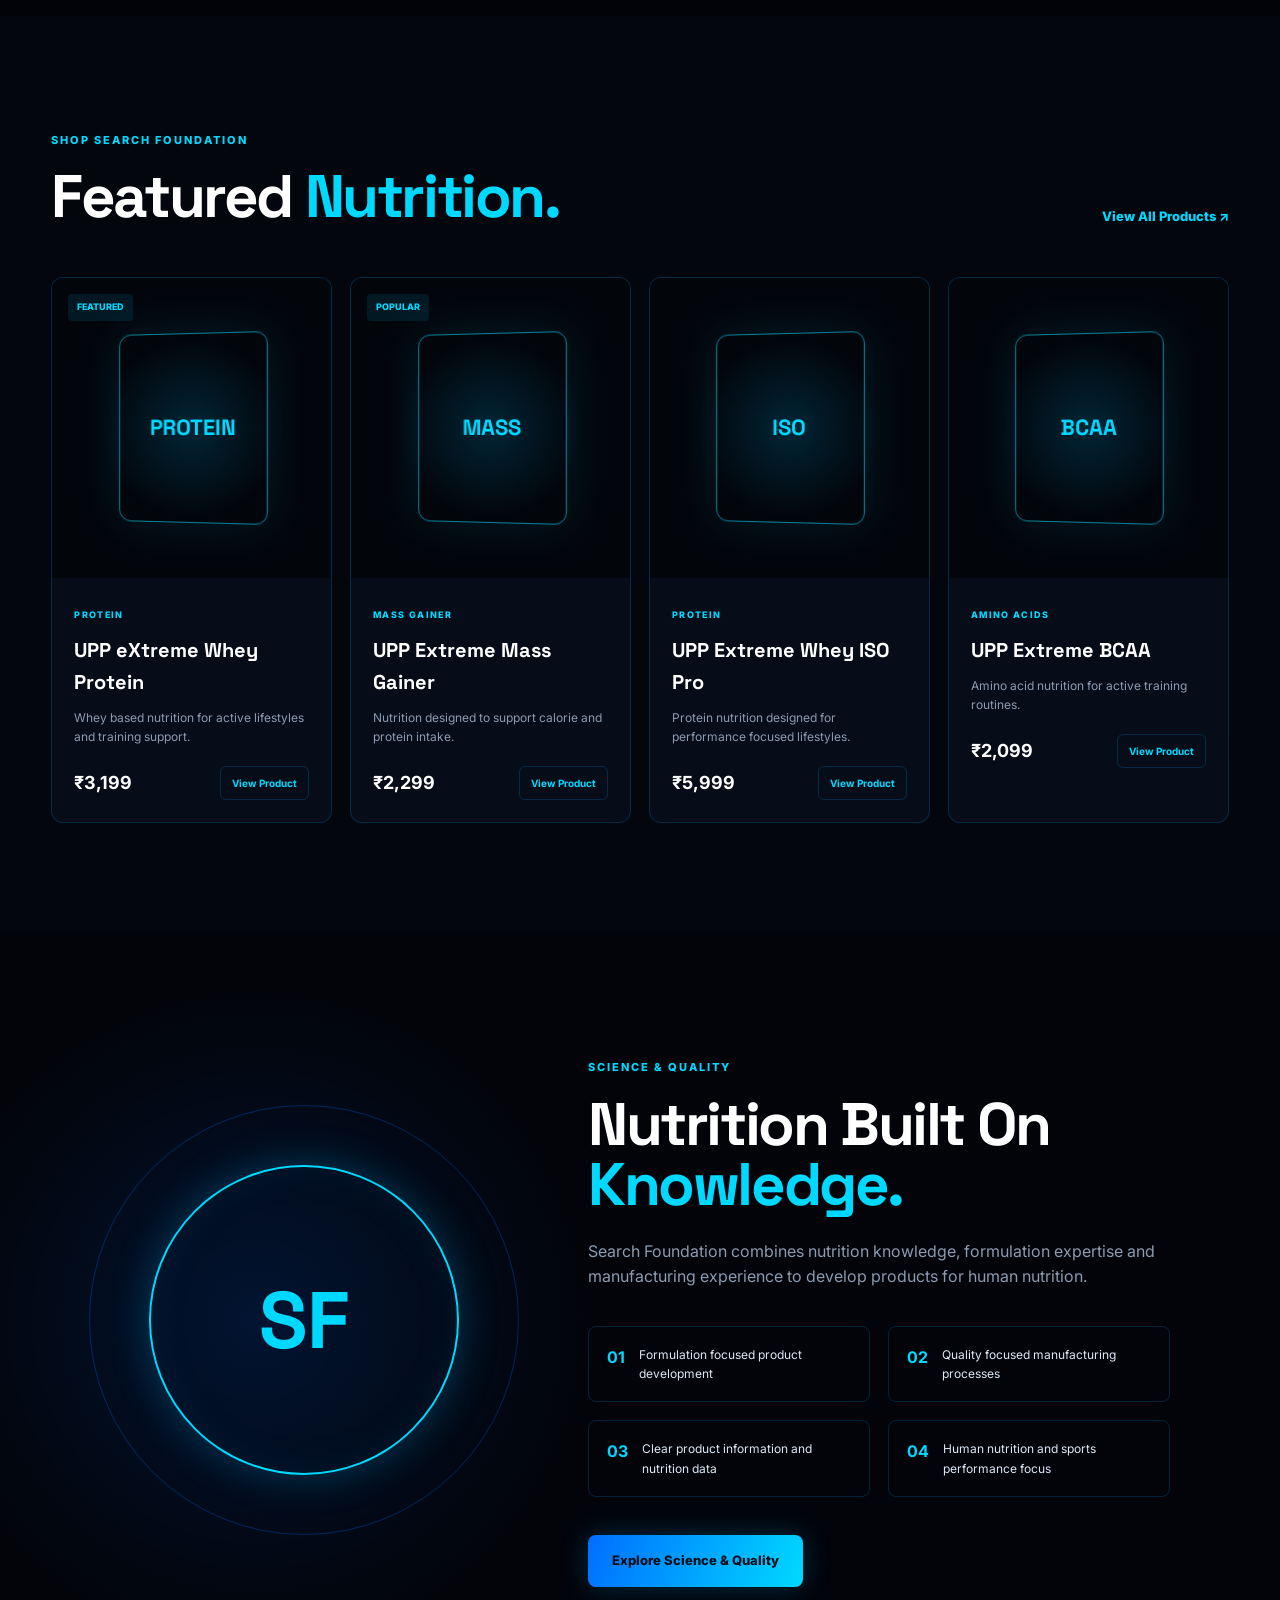
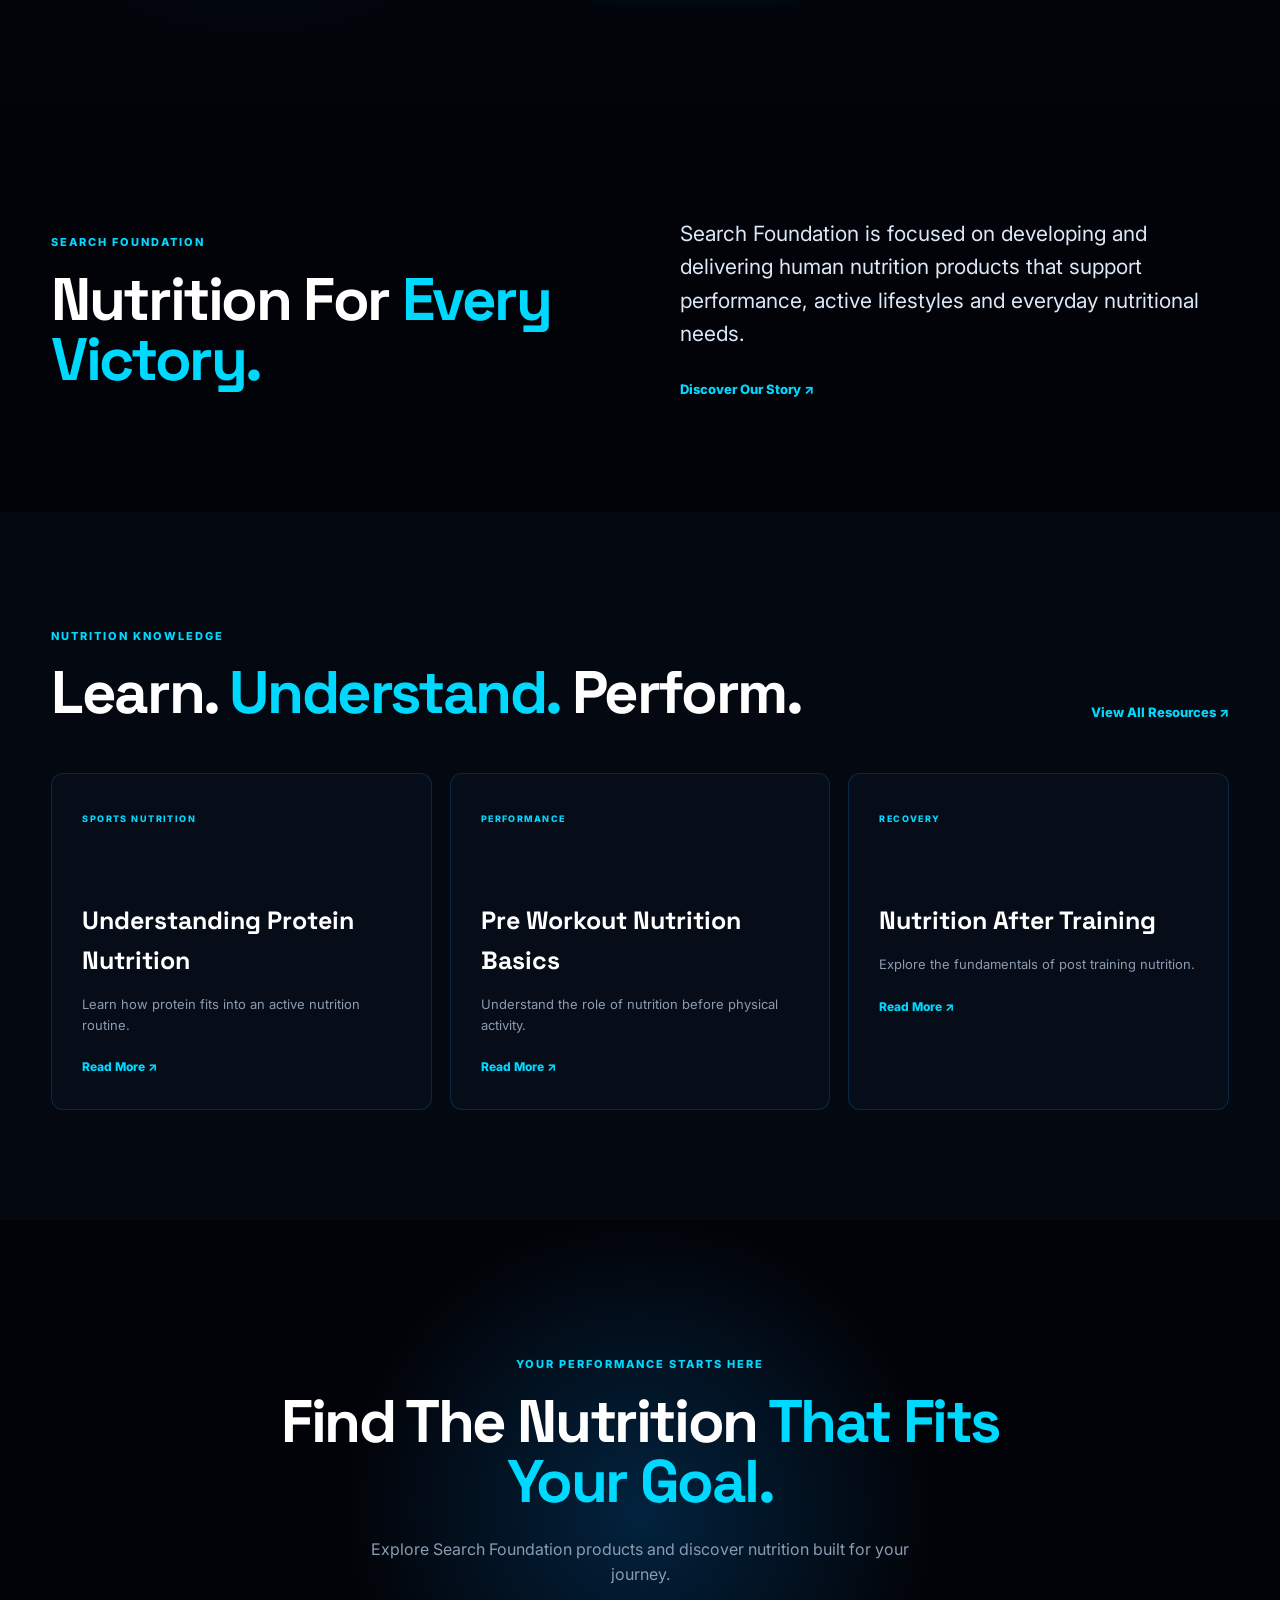
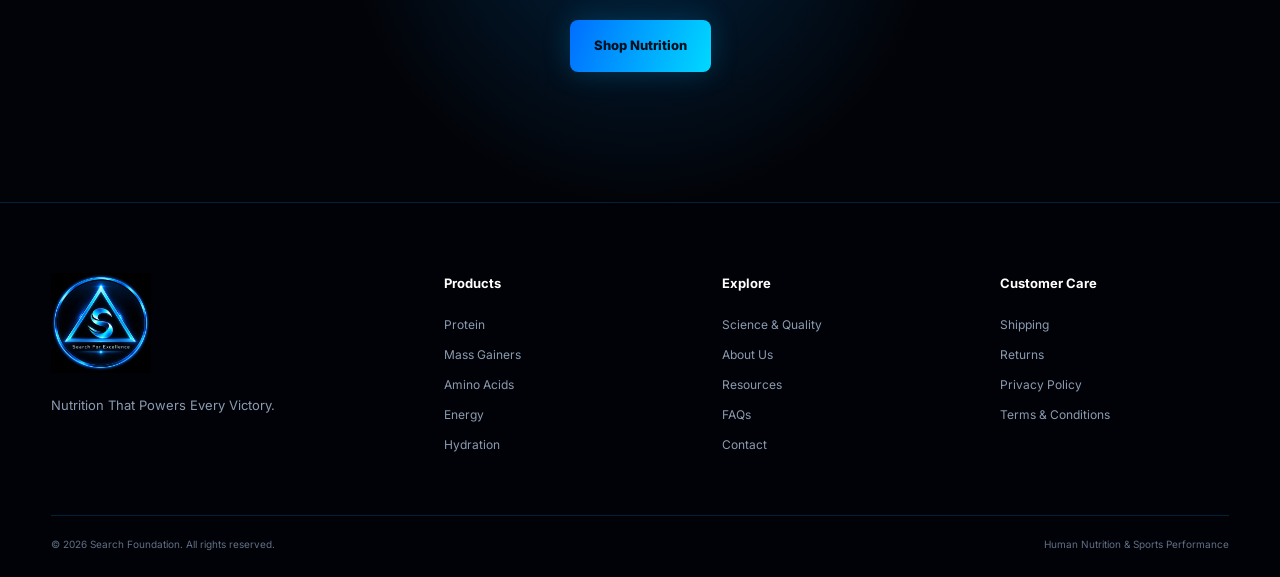
==== commit a4b6a2d6: "sflogo" ====
--- a/index.html
+++ b/index.html
@@ -52,7 +52,7 @@
 
             <nav class="desktopNav">
 
-                <a href="#products">Products</a>
+                <a href="products.html">Products</a>
 
                 <a href="#science">Science & Quality</a>
 
@@ -75,7 +75,7 @@
                 </button>
 
                 <a
-                    href="#products"
+                    href="products.html"
                     class="cartButton"
                 >
                     Cart
@@ -101,7 +101,7 @@
             id="mobileNav"
         >
 
-            <a href="#products">Products</a>
+            <a href="products.html">Products</a>
 
             <a href="#science">Science & Quality</a>
 
@@ -147,7 +147,7 @@
                     <div class="heroActions">
 
                         <a
-                            href="#products"
+                            href="products.html"
                             class="primaryButton"
                         >
                             Explore Products
@@ -389,7 +389,7 @@
                     </div>
 
                     <a
-                        href="#"
+                        href="products.html"
                         class="textButton"
                     >
                         View All Products ↗
@@ -854,7 +854,7 @@
                 </p>
 
                 <a
-                    href="#products"
+                    href="products.html"
                     class="primaryButton"
                 >
                     Shop Nutrition
@@ -879,7 +879,7 @@
             <div class="footerBrand">
 
                 <img
-                    src="assets/logo.jpg"
+                    src="assets/sflogo.jpg"
                     alt="Search Foundation"
                 >
 
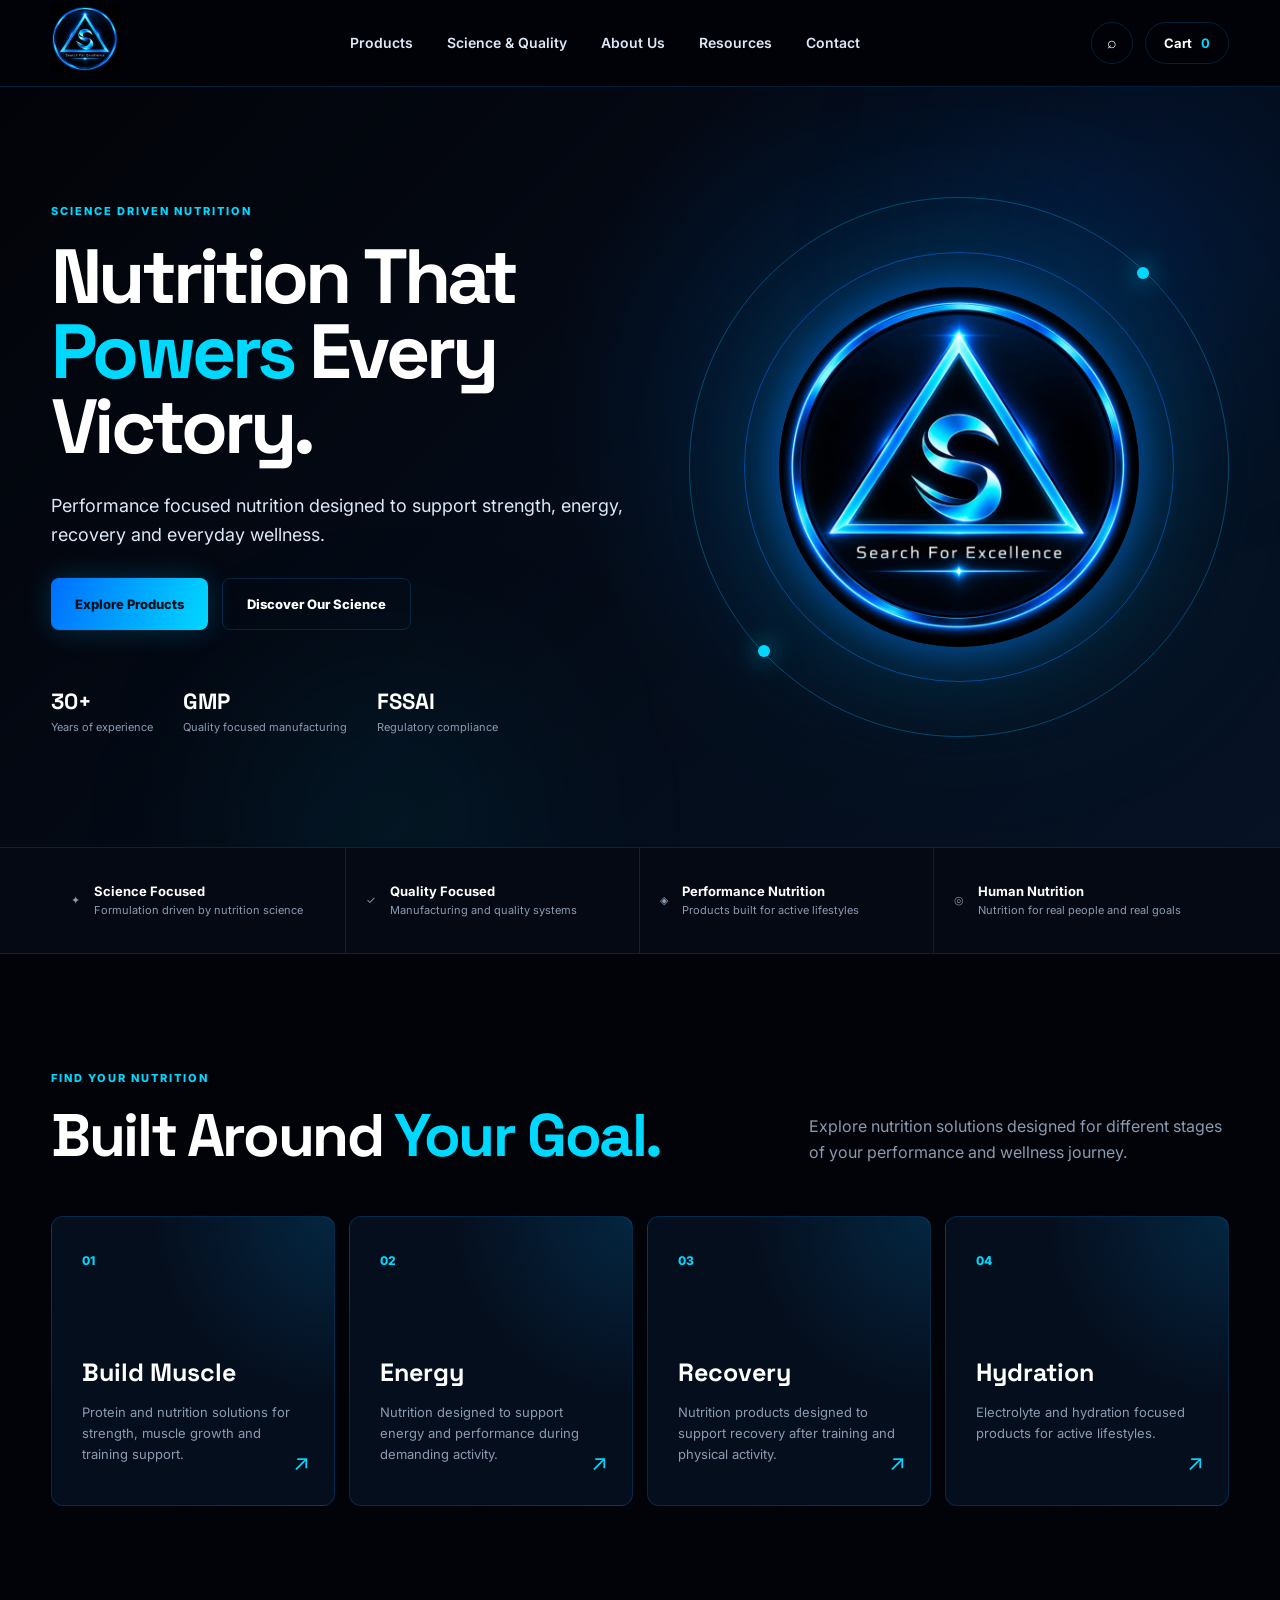
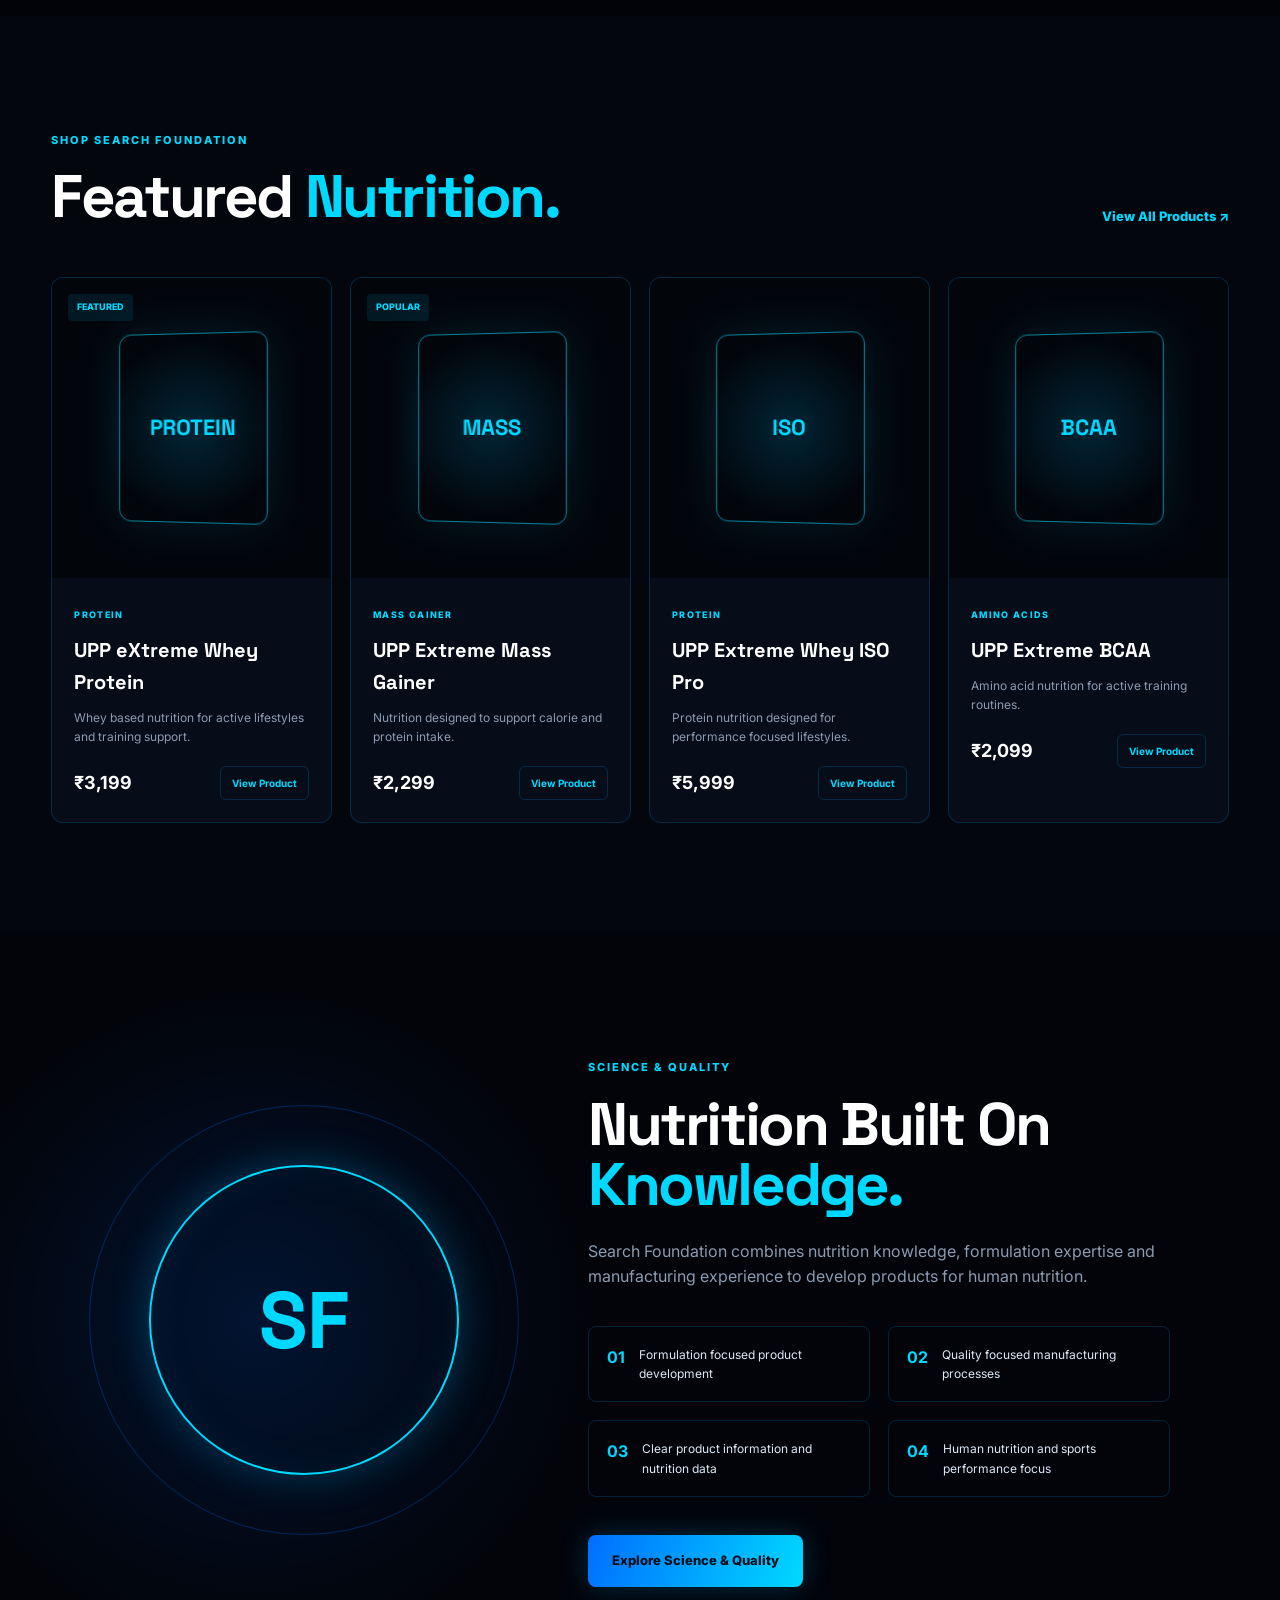
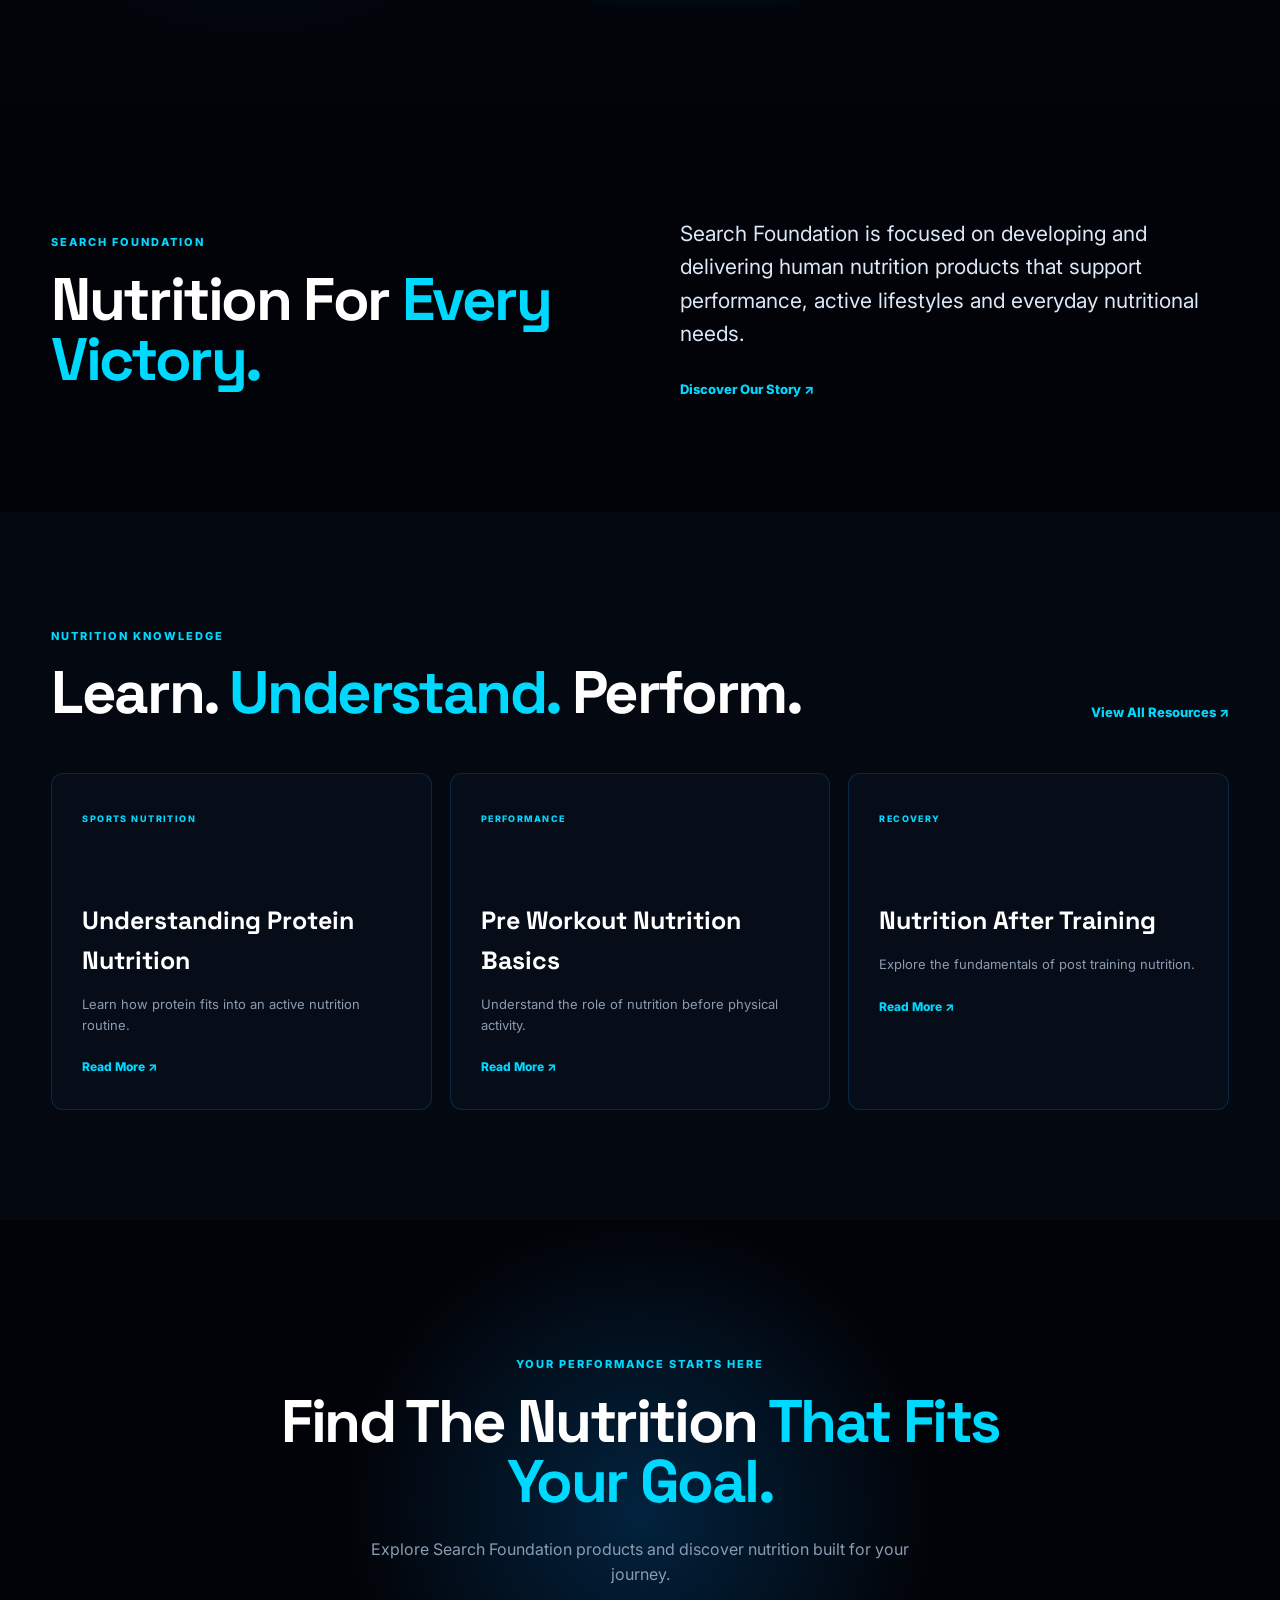
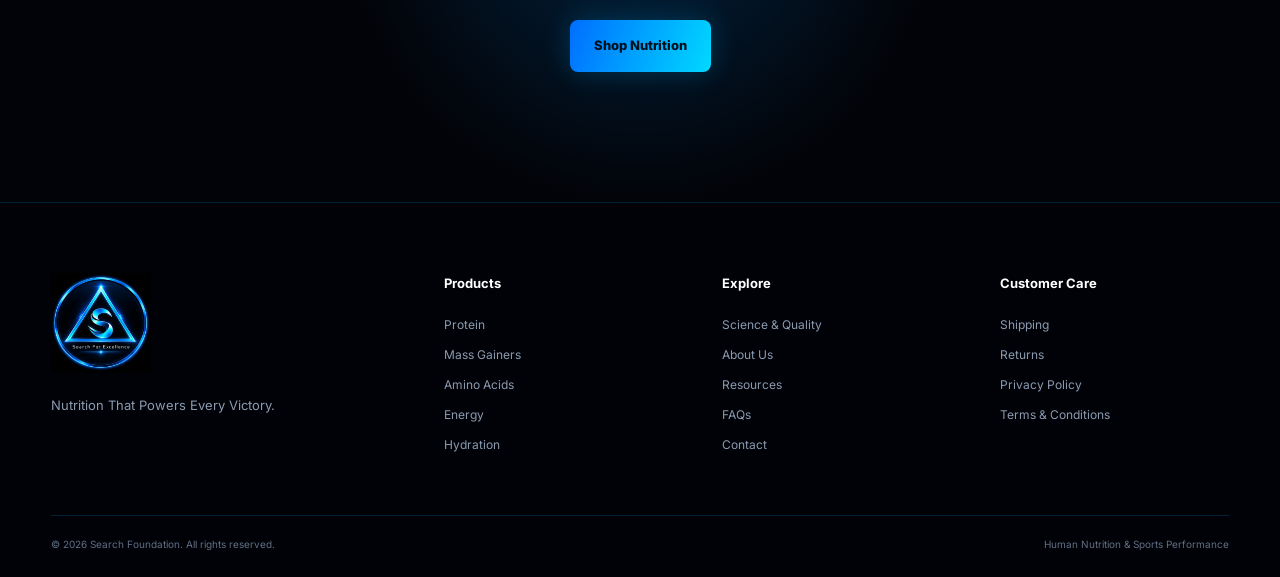
==== commit 29acd33a: "logo file name" ====
--- a/index.html
+++ b/index.html
@@ -44,7 +44,7 @@
                 aria-label="Search Foundation home"
             >
                 <img
-                    src="assets/logo.jpg"
+                    src="assets/sflogo.jpg"
                     alt="Search Foundation"
                     class="brandLogo"
                 >
@@ -193,7 +193,7 @@
                     <div class="heroProductGlow"></div>
 
                     <img
-                        src="assets/logo.jpg"
+                        src="assets/sflogo.jpg"
                         alt="Search Foundation"
                         class="heroLogo"
                     >
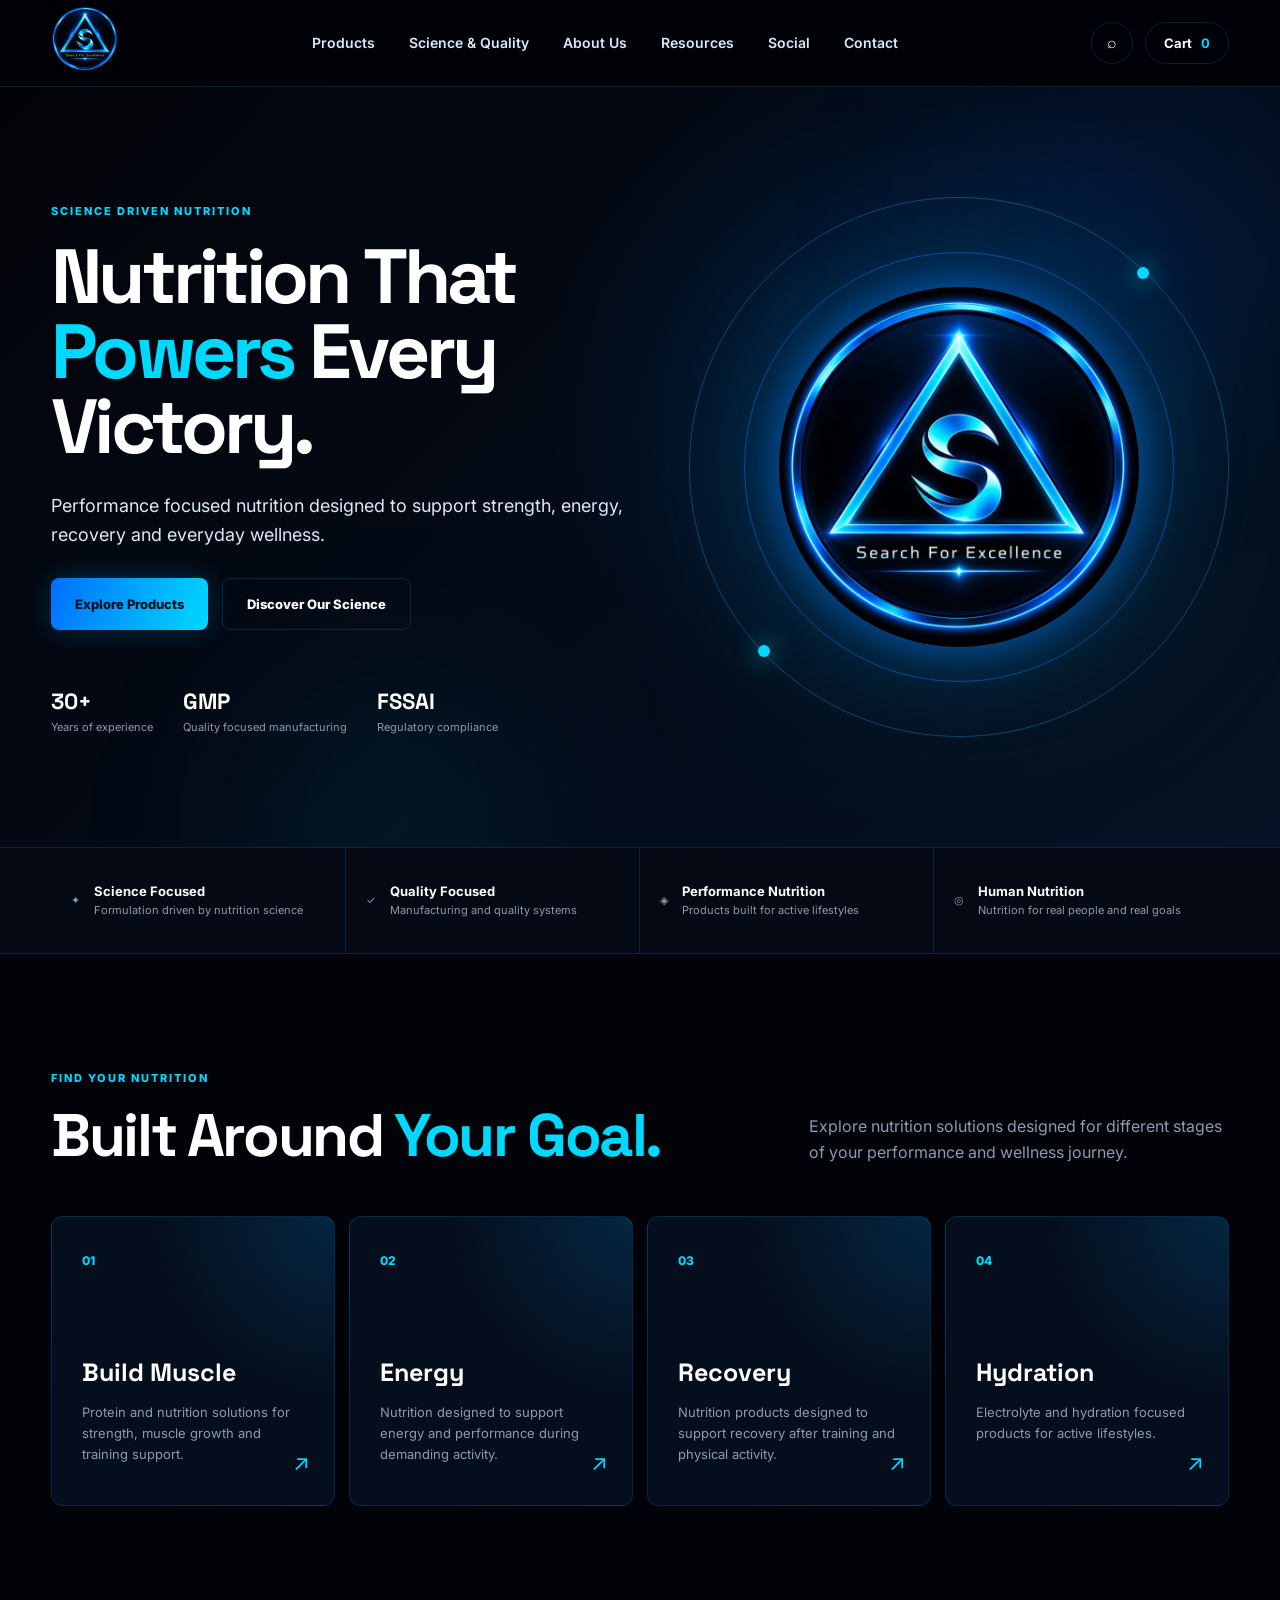
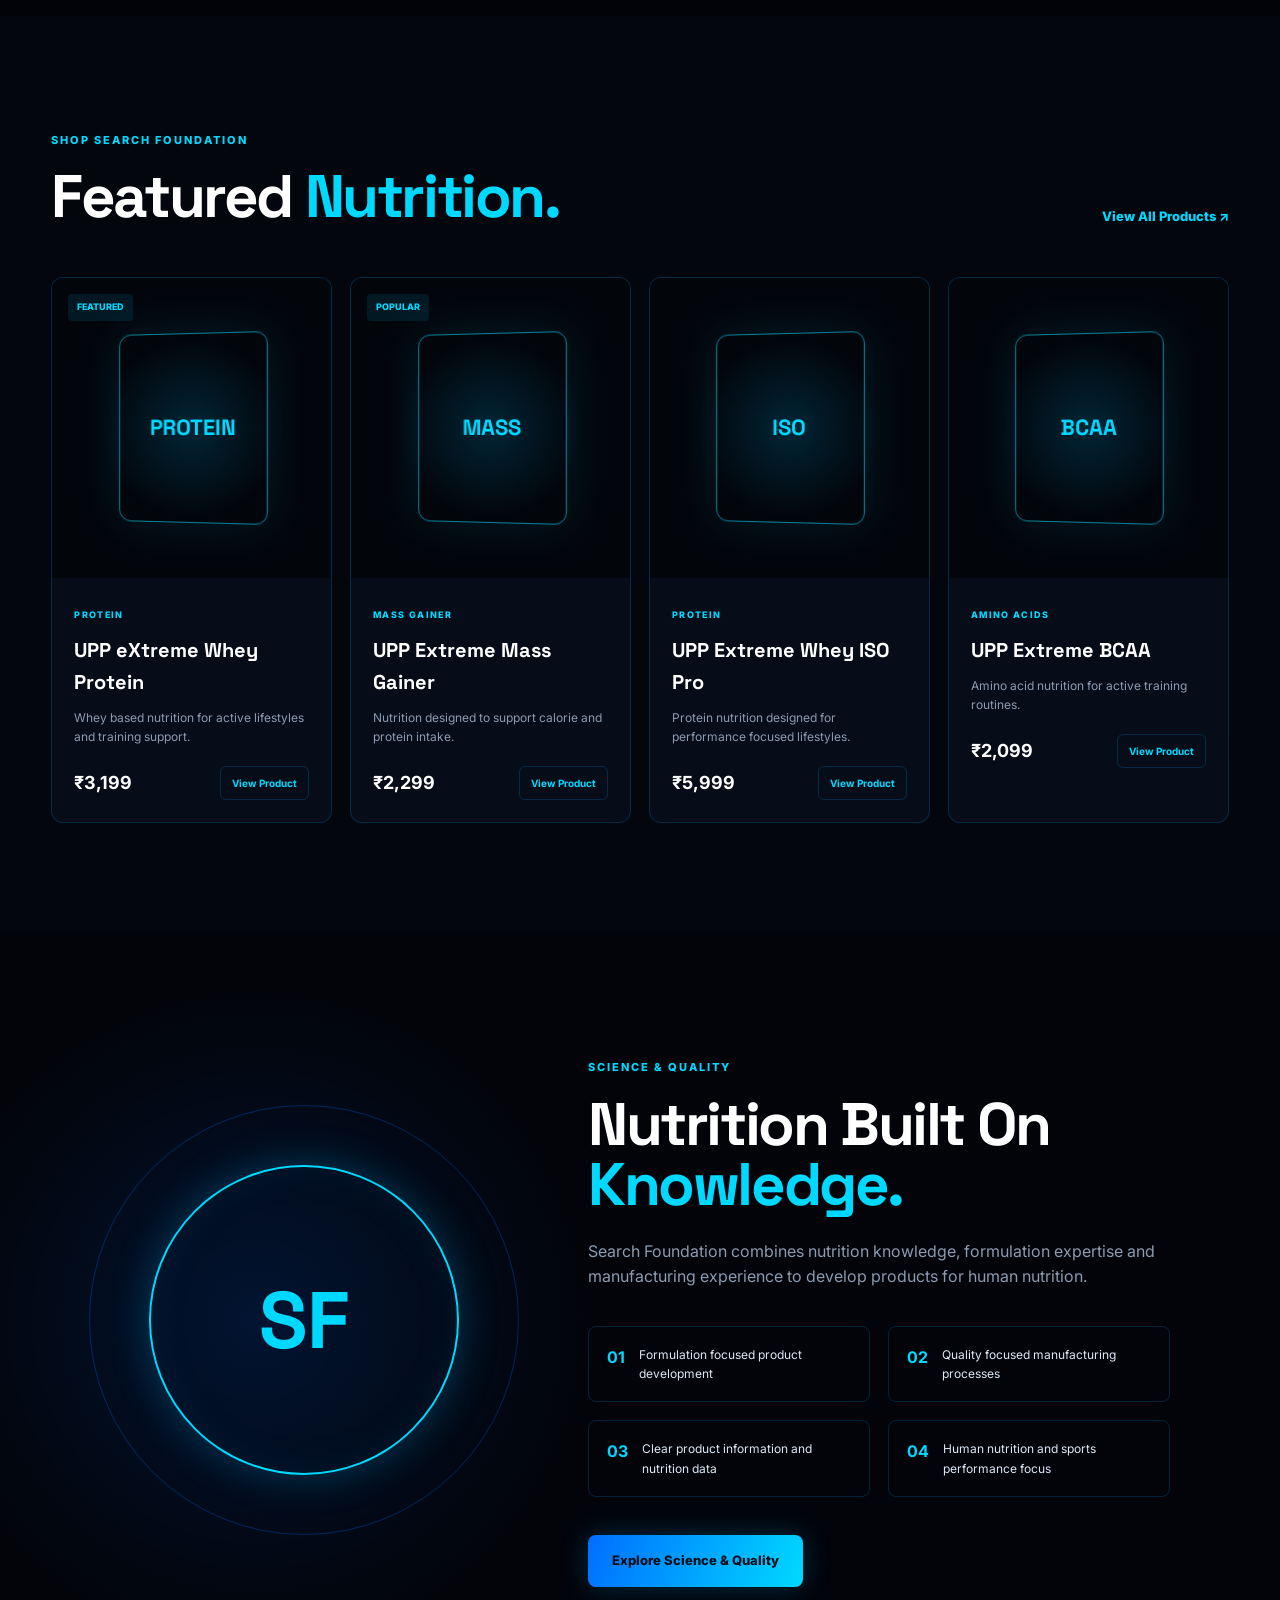
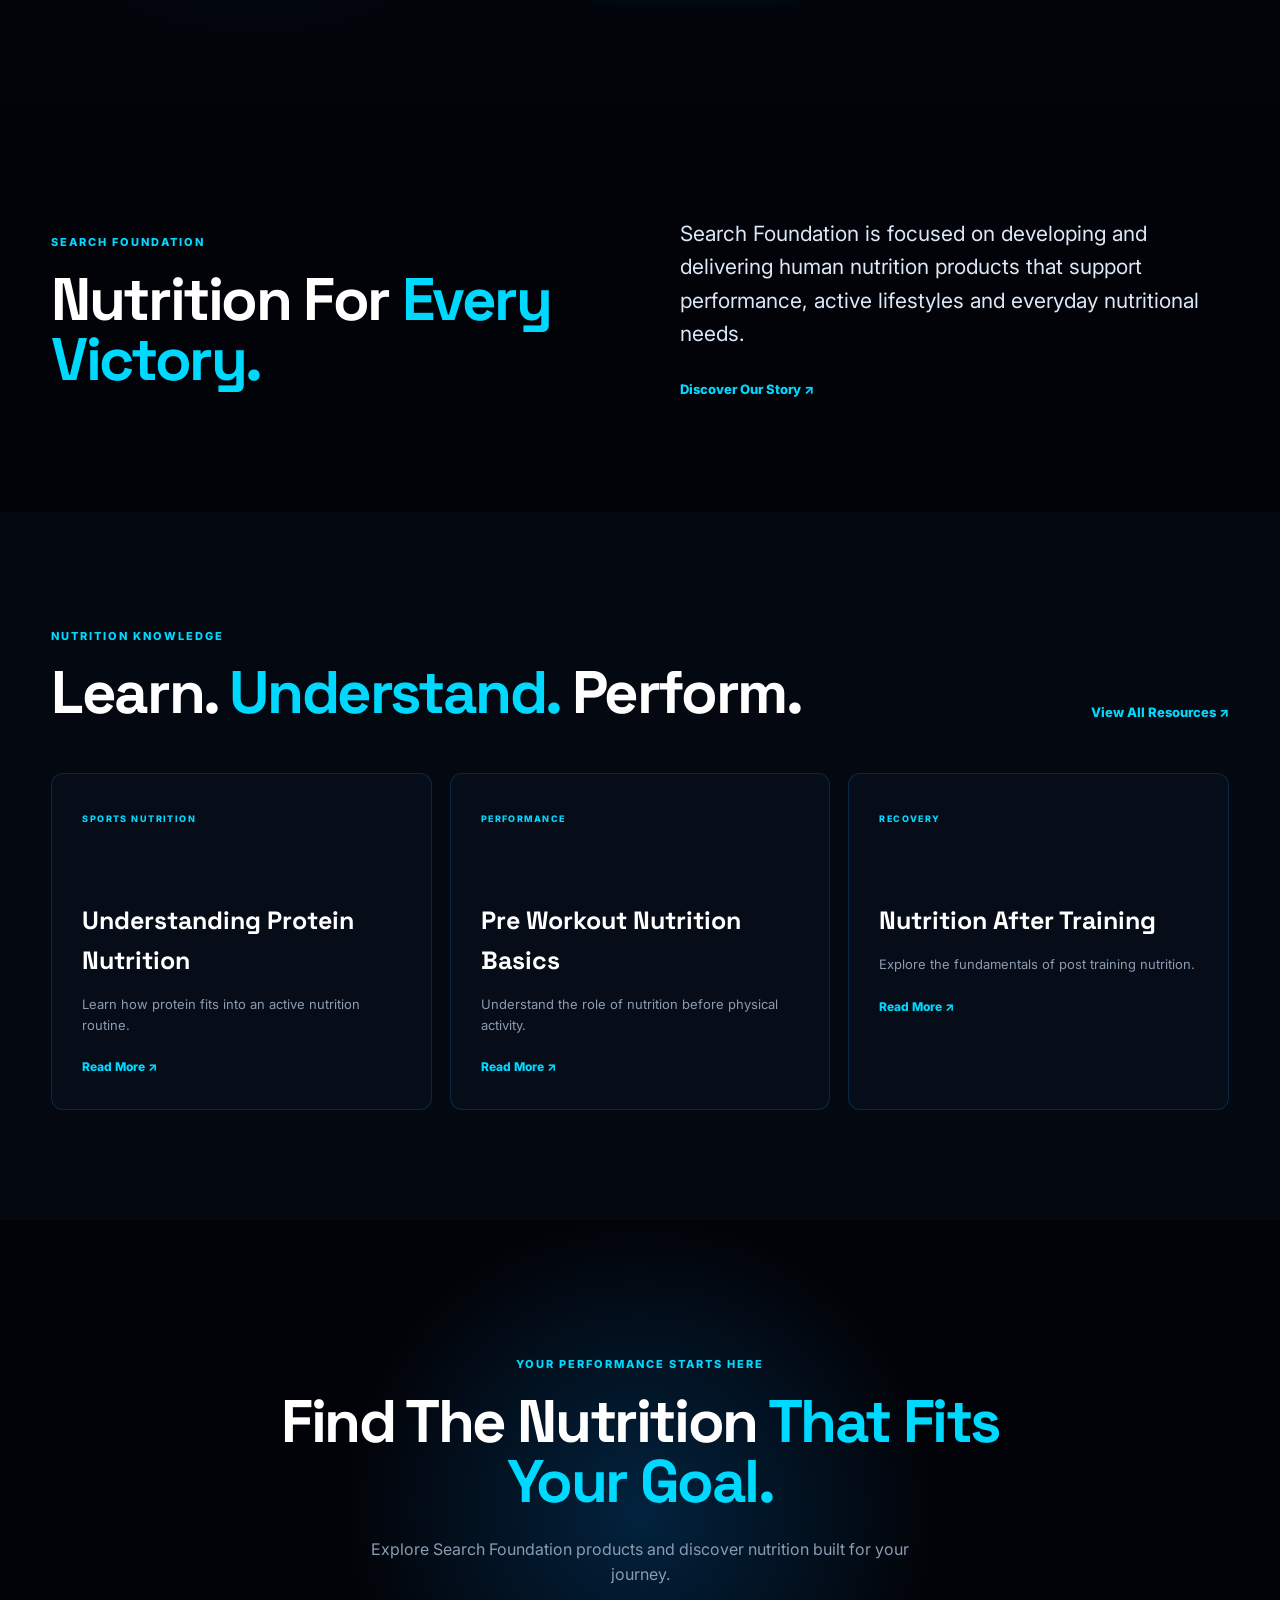
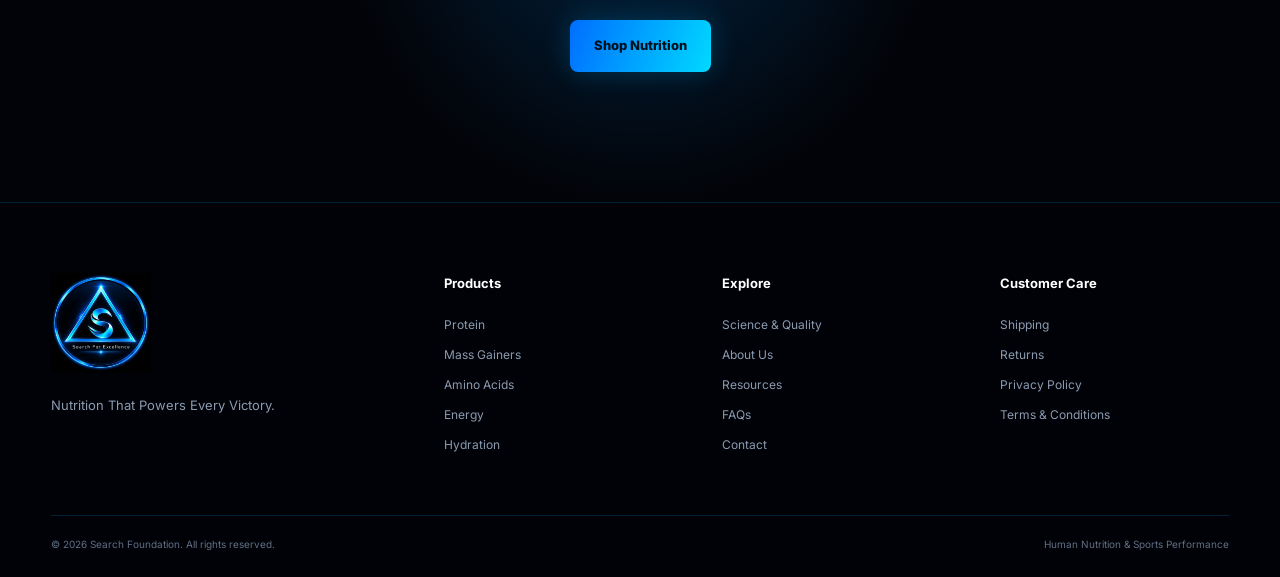
==== commit bf0255f4: "social media" ====
--- a/index.html
+++ b/index.html
@@ -60,6 +60,8 @@
 
                 <a href="#resources">Resources</a>
 
+                <a href="social.html">Social</a>
+
                 <a href="#contact">Contact</a>
 
             </nav>
